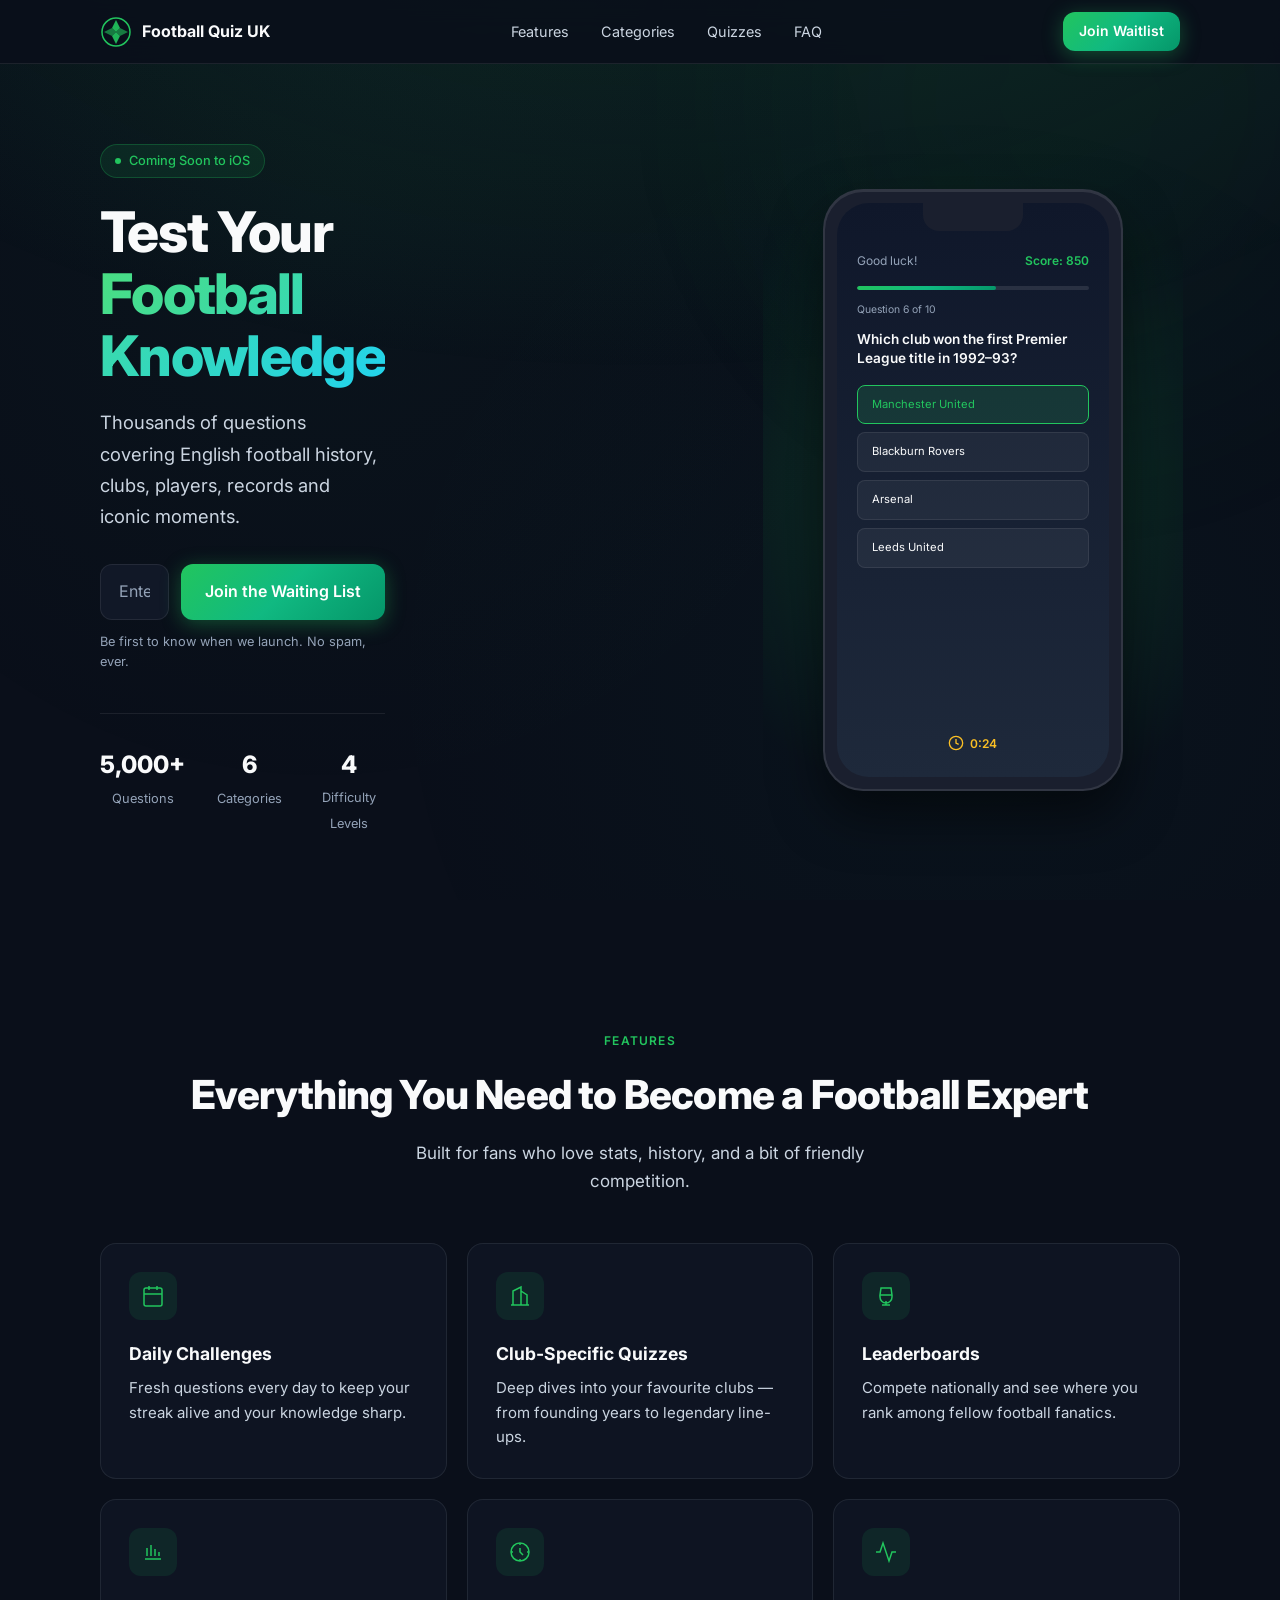
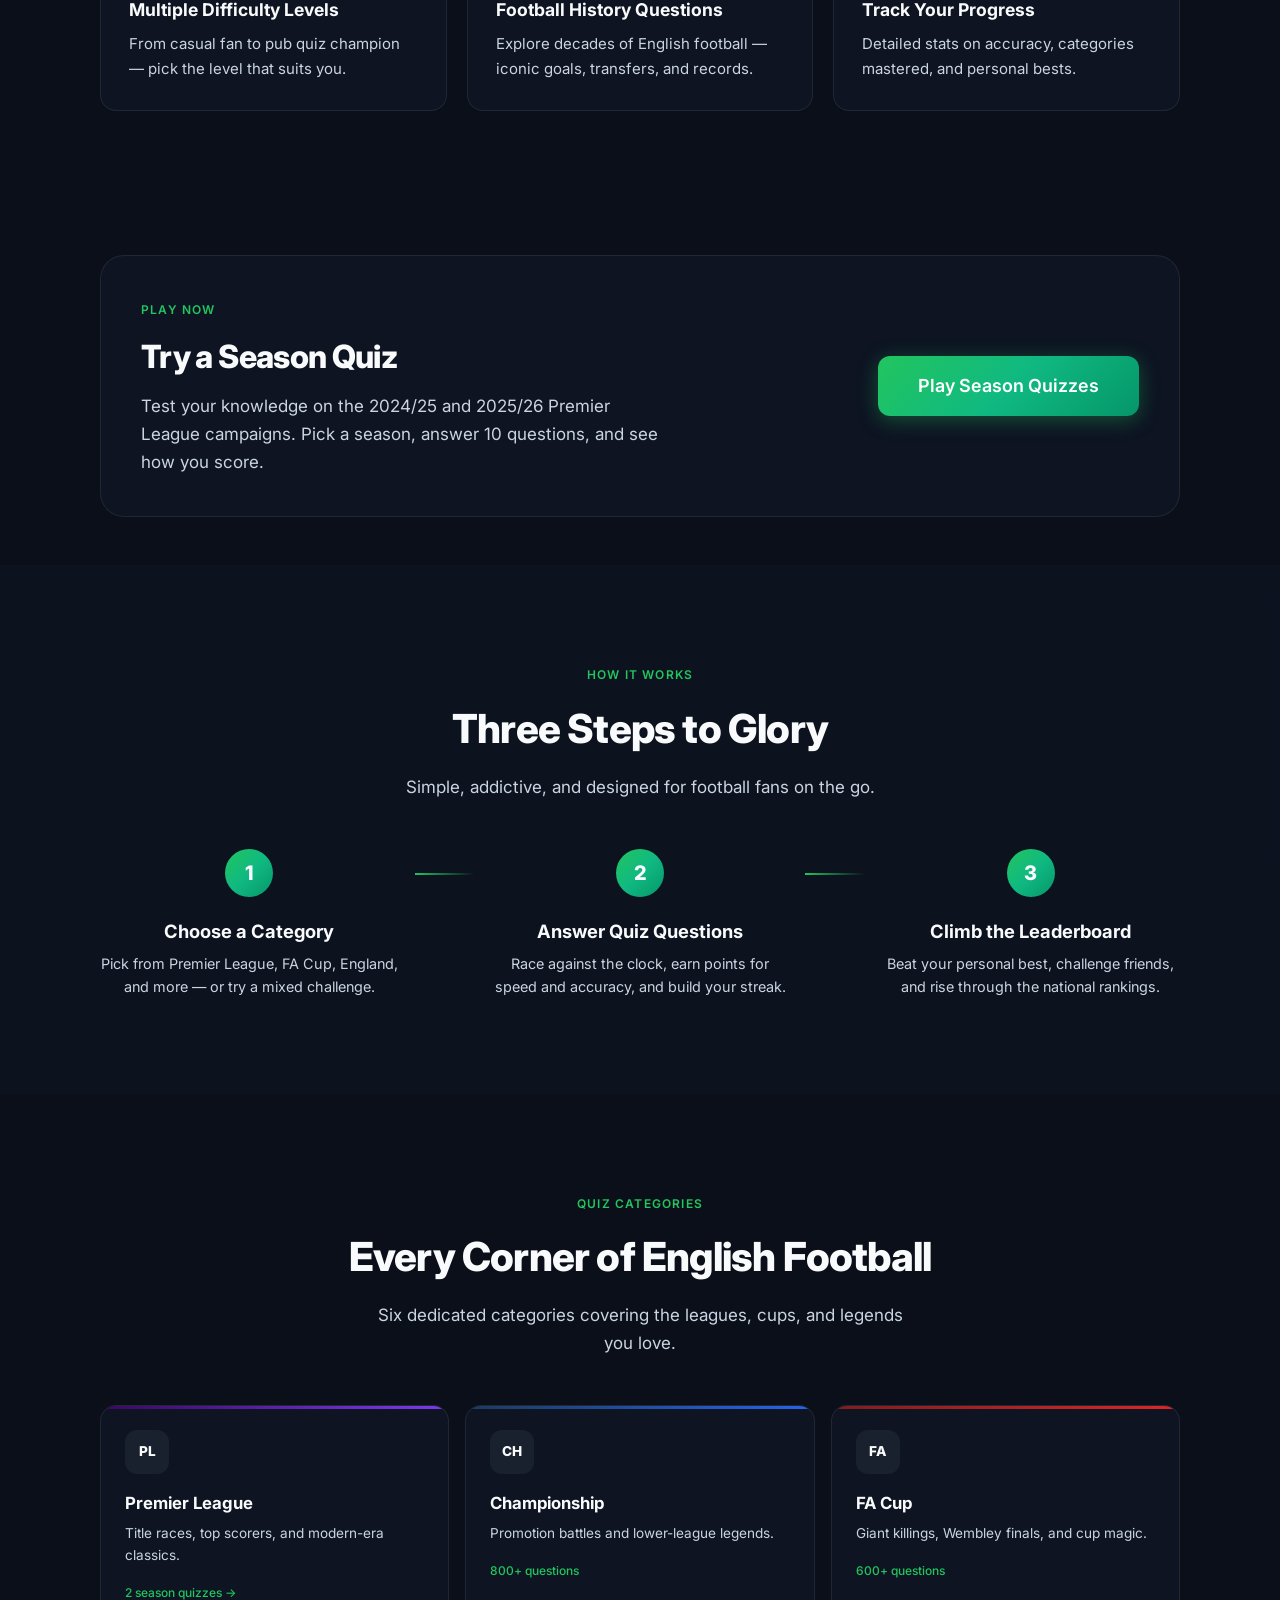
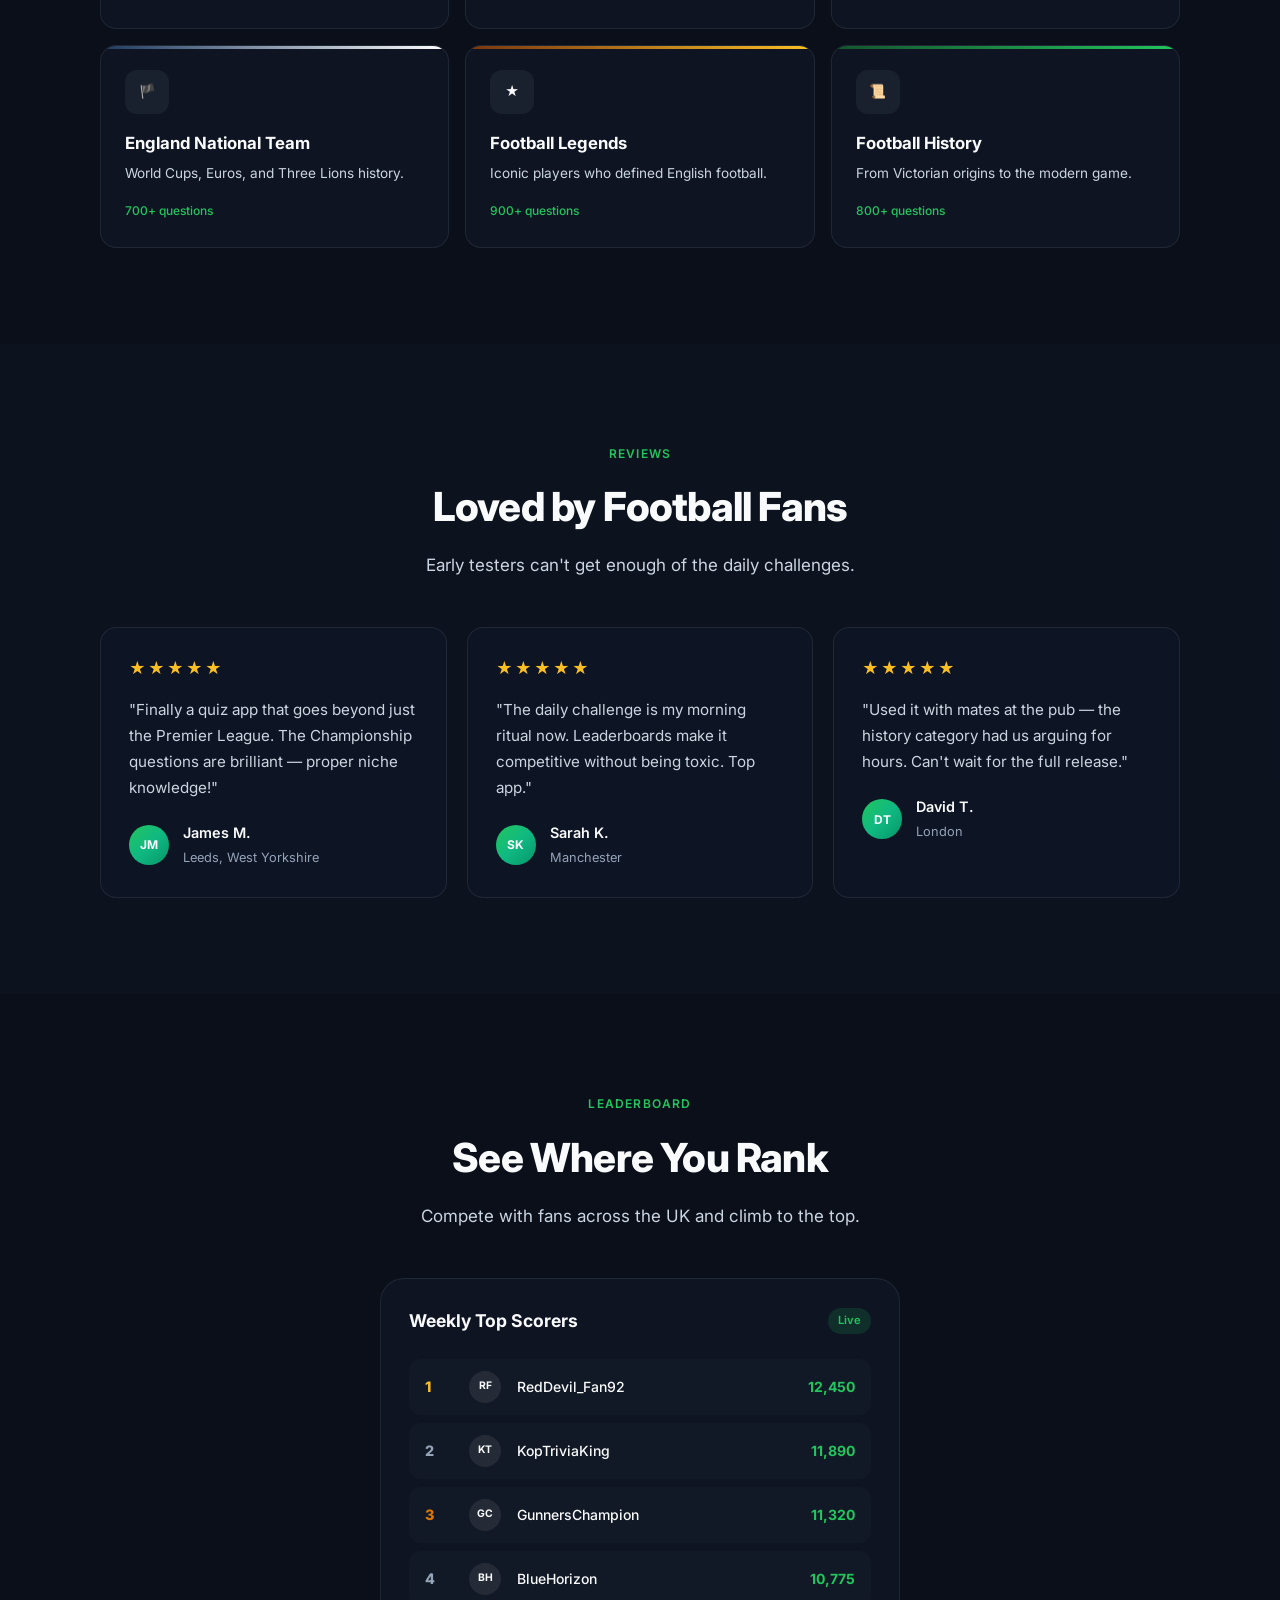
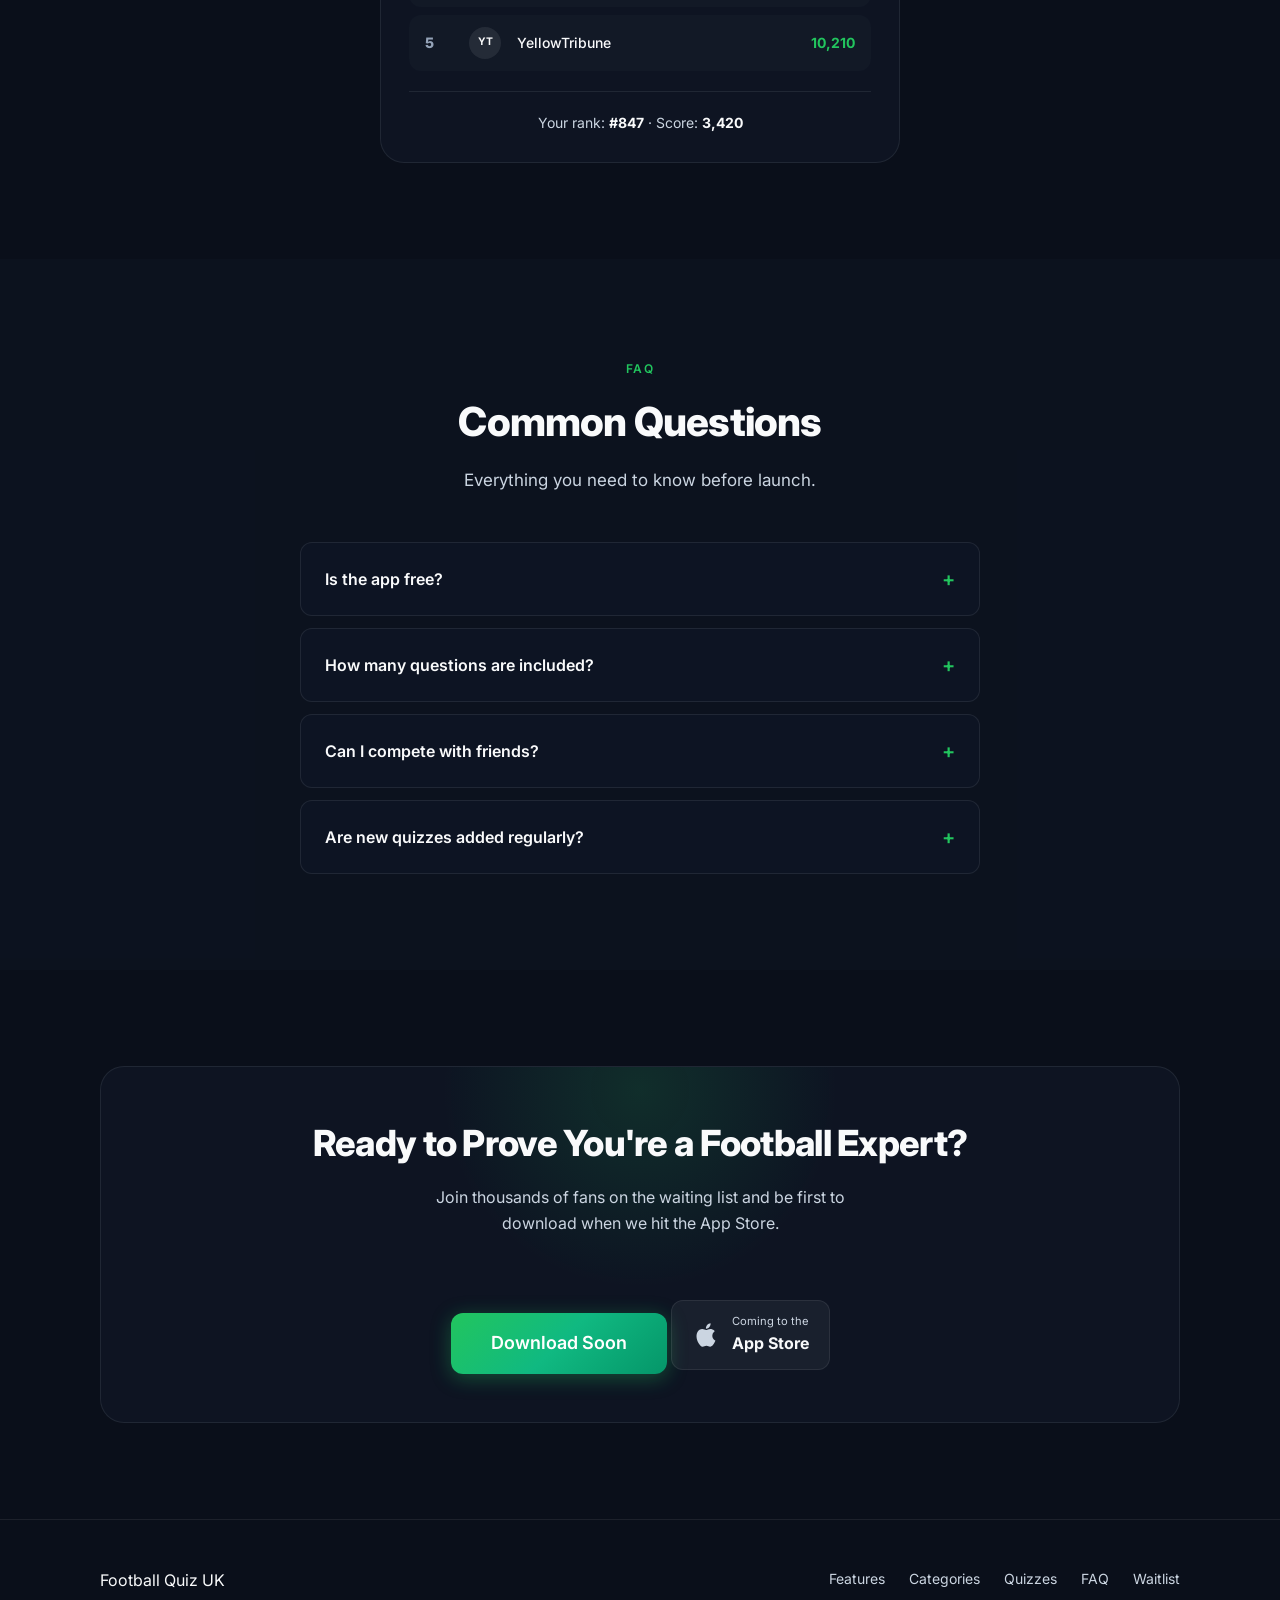
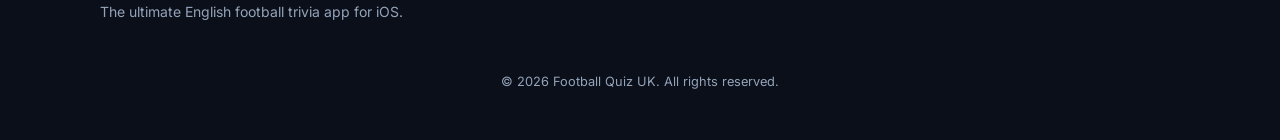
==== index.html @ 486039f6 "Add quiz data files" ====
<!DOCTYPE html>
<html lang="en-GB">
<head>
  <meta charset="UTF-8">
  <meta name="viewport" content="width=device-width, initial-scale=1.0">
  <meta name="description" content="Football Quiz UK — Test your knowledge of English football with thousands of questions on the Premier League, Championship, FA Cup, and more.">
  <meta name="theme-color" content="#0a0f1a">
  <title>Football Quiz UK — Test Your Football Knowledge</title>
  <link rel="preconnect" href="https://fonts.googleapis.com">
  <link rel="preconnect" href="https://fonts.gstatic.com" crossorigin>
  <link href="https://fonts.googleapis.com/css2?family=Inter:wght@400;500;600;700;800&display=swap" rel="stylesheet">
  <link rel="stylesheet" href="styles.css">
</head>
<body>
  <div class="bg-pattern" aria-hidden="true"></div>
  <div class="bg-glow bg-glow--hero" aria-hidden="true"></div>

  <header class="header">
    <div class="container header__inner">
      <a href="#" class="logo">
        <span class="logo__icon" aria-hidden="true">
          <svg viewBox="0 0 32 32" fill="none" xmlns="http://www.w3.org/2000/svg">
            <circle cx="16" cy="16" r="14" stroke="currentColor" stroke-width="1.5"/>
            <path d="M16 4L20 12L16 16L12 12L16 4Z" fill="currentColor" opacity="0.9"/>
            <path d="M4 16L12 12L16 16L12 20L4 16Z" fill="currentColor" opacity="0.6"/>
            <path d="M16 28L12 20L16 16L20 20L16 28Z" fill="currentColor" opacity="0.9"/>
            <path d="M28 16L20 20L16 16L20 12L28 16Z" fill="currentColor" opacity="0.6"/>
          </svg>
        </span>
        <span class="logo__text">Football Quiz UK</span>
      </a>
      <nav class="nav" aria-label="Main navigation">
        <a href="#features">Features</a>
        <a href="#categories">Categories</a>
        <a href="quizzes.html">Quizzes</a>
        <a href="#faq">FAQ</a>
      </nav>
      <div class="waitlist-dropdown header__cta">
        <button type="button" class="btn btn--sm btn--primary waitlist-dropdown__trigger" aria-expanded="false" aria-controls="header-waitlist-panel">
          Join Waitlist
        </button>
        <div class="waitlist-dropdown__panel" id="header-waitlist-panel">
          <p class="waitlist-dropdown__title">Get launch updates</p>
          <form class="waitlist-dropdown__form" action="#" method="post">
            <input type="email" name="email" placeholder="Enter your email" required aria-label="Email address">
            <button type="submit" class="btn btn--primary btn--sm">Join the Waiting List</button>
          </form>
        </div>
      </div>
      <button class="menu-toggle" aria-label="Open menu" aria-expanded="false" aria-controls="mobile-nav">
        <span></span><span></span><span></span>
      </button>
    </div>
    <div class="mobile-nav" id="mobile-nav" hidden>
      <a href="#features">Features</a>
      <a href="#categories">Categories</a>
      <a href="quizzes.html">Quizzes</a>
      <a href="#faq">FAQ</a>
      <a href="#waitlist" class="btn btn--primary">Join Waitlist</a>
    </div>
  </header>

  <main>
    <!-- Hero -->
    <section class="hero">
      <div class="container hero__grid">
        <div class="hero__content">
          <div class="badge animate-in">
            <span class="badge__dot"></span>
            Coming Soon to iOS
          </div>
          <h1 class="hero__title animate-in animate-in--delay-1">
            Test Your <span class="text-gradient">Football Knowledge</span>
          </h1>
          <p class="hero__subtitle animate-in animate-in--delay-2">
            Thousands of questions covering English football history, clubs, players, records and iconic moments.
          </p>
          <form class="waitlist-form animate-in animate-in--delay-3" id="waitlist" action="#" method="post">
            <div class="waitlist-form__row">
              <input type="email" name="email" placeholder="Enter your email" required aria-label="Email address">
              <button type="submit" class="btn btn--primary btn--lg">Join the Waiting List</button>
            </div>
            <p class="waitlist-form__note">Be first to know when we launch. No spam, ever.</p>
          </form>
          <div class="hero__stats animate-in animate-in--delay-4">
            <div class="stat">
              <strong>5,000+</strong>
              <span>Questions</span>
            </div>
            <div class="stat">
              <strong>6</strong>
              <span>Categories</span>
            </div>
            <div class="stat">
              <strong>4</strong>
              <span>Difficulty Levels</span>
            </div>
          </div>
        </div>
        <div class="hero__mockup animate-in animate-in--delay-2">
          <div class="phone">
            <div class="phone__frame">
              <div class="phone__notch"></div>
              <div class="phone__screen">
                <div class="app-preview">
                  <div class="app-preview__header">
                    <span class="app-preview__greeting">Good luck!</span>
                    <span class="app-preview__score">Score: 850</span>
                  </div>
                  <div class="app-preview__progress">
                    <div class="app-preview__progress-bar" style="width: 60%"></div>
                  </div>
                  <p class="app-preview__label">Question 6 of 10</p>
                  <h3 class="app-preview__question">Which club won the first Premier League title in 1992–93?</h3>
                  <ul class="app-preview__options">
                    <li class="app-preview__option app-preview__option--selected">Manchester United</li>
                    <li class="app-preview__option">Blackburn Rovers</li>
                    <li class="app-preview__option">Arsenal</li>
                    <li class="app-preview__option">Leeds United</li>
                  </ul>
                  <div class="app-preview__timer">
                    <svg viewBox="0 0 24 24" width="16" height="16" fill="none" stroke="currentColor" stroke-width="2"><circle cx="12" cy="12" r="10"/><path d="M12 6v6l4 2"/></svg>
                    0:24
                  </div>
                </div>
              </div>
            </div>
            <div class="phone__glow" aria-hidden="true"></div>
          </div>
        </div>
      </div>
    </section>

    <!-- Features -->
    <section class="section" id="features">
      <div class="container">
        <div class="section-header">
          <span class="section-label">Features</span>
          <h2>Everything You Need to Become a Football Expert</h2>
          <p>Built for fans who love stats, history, and a bit of friendly competition.</p>
        </div>
        <div class="features-grid">
          <article class="feature-card">
            <div class="feature-card__icon">
              <svg viewBox="0 0 24 24" fill="none" stroke="currentColor" stroke-width="1.5"><rect x="3" y="4" width="18" height="18" rx="2"/><path d="M16 2v4M8 2v4M3 10h18"/></svg>
            </div>
            <h3>Daily Challenges</h3>
            <p>Fresh questions every day to keep your streak alive and your knowledge sharp.</p>
          </article>
          <article class="feature-card">
            <div class="feature-card__icon">
              <svg viewBox="0 0 24 24" fill="none" stroke="currentColor" stroke-width="1.5"><path d="M3 21h18M5 21V7l8-4v18M19 21V11l-6-4"/><path d="M9 9v.01M9 12v.01M9 15v.01M9 18v.01"/></svg>
            </div>
            <h3>Club-Specific Quizzes</h3>
            <p>Deep dives into your favourite clubs — from founding years to legendary line-ups.</p>
          </article>
          <article class="feature-card">
            <div class="feature-card__icon">
              <svg viewBox="0 0 24 24" fill="none" stroke="currentColor" stroke-width="1.5"><path d="M8 21h8M12 17v4M7 4h10l1 7H6L7 4zM6 11v2a6 6 0 0012 0v-2"/></svg>
            </div>
            <h3>Leaderboards</h3>
            <p>Compete nationally and see where you rank among fellow football fanatics.</p>
          </article>
          <article class="feature-card">
            <div class="feature-card__icon">
              <svg viewBox="0 0 24 24" fill="none" stroke="currentColor" stroke-width="1.5"><path d="M4 19h16M6 16V8M10 16V5M14 16v-7M18 16v-4"/></svg>
            </div>
            <h3>Multiple Difficulty Levels</h3>
            <p>From casual fan to pub quiz champion — pick the level that suits you.</p>
          </article>
          <article class="feature-card">
            <div class="feature-card__icon">
              <svg viewBox="0 0 24 24" fill="none" stroke="currentColor" stroke-width="1.5"><path d="M12 8v4l3 3M21 12a9 9 0 11-18 0 9 9 0 0118 0z"/><path d="M3 12h2M19 12h2M12 3v2M12 19v2"/></svg>
            </div>
            <h3>Football History Questions</h3>
            <p>Explore decades of English football — iconic goals, transfers, and records.</p>
          </article>
          <article class="feature-card">
            <div class="feature-card__icon">
              <svg viewBox="0 0 24 24" fill="none" stroke="currentColor" stroke-width="1.5"><path d="M22 12h-4l-3 9L9 3l-3 9H2"/></svg>
            </div>
            <h3>Track Your Progress</h3>
            <p>Detailed stats on accuracy, categories mastered, and personal bests.</p>
          </article>
        </div>
      </div>
    </section>

    <!-- Play Quiz CTA -->
    <section class="section home-quiz-cta" id="play-quiz">
      <div class="container">
        <div class="home-quiz-cta__card">
          <div class="home-quiz-cta__content">
            <span class="section-label">Play Now</span>
            <h2>Try a Season Quiz</h2>
            <p>Test your knowledge on the 2024/25 and 2025/26 Premier League campaigns. Pick a season, answer 10 questions, and see how you score.</p>
          </div>
          <a href="quizzes.html" class="btn btn--primary btn--xl home-quiz-cta__btn">Play Season Quizzes</a>
        </div>
      </div>
    </section>

    <!-- How It Works -->
    <section class="section section--alt">
      <div class="container">
        <div class="section-header">
          <span class="section-label">How It Works</span>
          <h2>Three Steps to Glory</h2>
          <p>Simple, addictive, and designed for football fans on the go.</p>
        </div>
        <div class="steps">
          <div class="step">
            <div class="step__number">1</div>
            <div class="step__content">
              <h3>Choose a Category</h3>
              <p>Pick from Premier League, FA Cup, England, and more — or try a mixed challenge.</p>
            </div>
          </div>
          <div class="step-connector" aria-hidden="true"></div>
          <div class="step">
            <div class="step__number">2</div>
            <div class="step__content">
              <h3>Answer Quiz Questions</h3>
              <p>Race against the clock, earn points for speed and accuracy, and build your streak.</p>
            </div>
          </div>
          <div class="step-connector" aria-hidden="true"></div>
          <div class="step">
            <div class="step__number">3</div>
            <div class="step__content">
              <h3>Climb the Leaderboard</h3>
              <p>Beat your personal best, challenge friends, and rise through the national rankings.</p>
            </div>
          </div>
        </div>
      </div>
    </section>

    <!-- Categories -->
    <section class="section" id="categories">
      <div class="container">
        <div class="section-header">
          <span class="section-label">Quiz Categories</span>
          <h2>Every Corner of English Football</h2>
          <p>Six dedicated categories covering the leagues, cups, and legends you love.</p>
        </div>
        <div class="categories-grid">
          <a href="quizzes.html" class="category-card category-card--pl">
            <div class="category-card__icon">PL</div>
            <h3>Premier League</h3>
            <p>Title races, top scorers, and modern-era classics.</p>
            <span class="category-card__count">2 season quizzes →</span>
          </a>
          <article class="category-card category-card--ch">
            <div class="category-card__icon">CH</div>
            <h3>Championship</h3>
            <p>Promotion battles and lower-league legends.</p>
            <span class="category-card__count">800+ questions</span>
          </article>
          <article class="category-card category-card--fac">
            <div class="category-card__icon">FA</div>
            <h3>FA Cup</h3>
            <p>Giant killings, Wembley finals, and cup magic.</p>
            <span class="category-card__count">600+ questions</span>
          </article>
          <article class="category-card category-card--eng">
            <div class="category-card__icon">🏴</div>
            <h3>England National Team</h3>
            <p>World Cups, Euros, and Three Lions history.</p>
            <span class="category-card__count">700+ questions</span>
          </article>
          <article class="category-card category-card--leg">
            <div class="category-card__icon">★</div>
            <h3>Football Legends</h3>
            <p>Iconic players who defined English football.</p>
            <span class="category-card__count">900+ questions</span>
          </article>
          <article class="category-card category-card--hist">
            <div class="category-card__icon">📜</div>
            <h3>Football History</h3>
            <p>From Victorian origins to the modern game.</p>
            <span class="category-card__count">800+ questions</span>
          </article>
        </div>
      </div>
    </section>

    <!-- Testimonials -->
    <section class="section section--alt">
      <div class="container">
        <div class="section-header">
          <span class="section-label">Reviews</span>
          <h2>Loved by Football Fans</h2>
          <p>Early testers can't get enough of the daily challenges.</p>
        </div>
        <div class="testimonials-grid">
          <article class="testimonial-card">
            <div class="stars" aria-label="5 out of 5 stars">
              <span>★</span><span>★</span><span>★</span><span>★</span><span>★</span>
            </div>
            <blockquote>"Finally a quiz app that goes beyond just the Premier League. The Championship questions are brilliant — proper niche knowledge!"</blockquote>
            <footer>
              <div class="testimonial-card__avatar">JM</div>
              <div>
                <cite>James M.</cite>
                <span>Leeds, West Yorkshire</span>
              </div>
            </footer>
          </article>
          <article class="testimonial-card">
            <div class="stars" aria-label="5 out of 5 stars">
              <span>★</span><span>★</span><span>★</span><span>★</span><span>★</span>
            </div>
            <blockquote>"The daily challenge is my morning ritual now. Leaderboards make it competitive without being toxic. Top app."</blockquote>
            <footer>
              <div class="testimonial-card__avatar">SK</div>
              <div>
                <cite>Sarah K.</cite>
                <span>Manchester</span>
              </div>
            </footer>
          </article>
          <article class="testimonial-card">
            <div class="stars" aria-label="5 out of 5 stars">
              <span>★</span><span>★</span><span>★</span><span>★</span><span>★</span>
            </div>
            <blockquote>"Used it with mates at the pub — the history category had us arguing for hours. Can't wait for the full release."</blockquote>
            <footer>
              <div class="testimonial-card__avatar">DT</div>
              <div>
                <cite>David T.</cite>
                <span>London</span>
              </div>
            </footer>
          </article>
        </div>
      </div>
    </section>

    <!-- Leaderboard Preview -->
    <section class="section">
      <div class="container">
        <div class="section-header">
          <span class="section-label">Leaderboard</span>
          <h2>See Where You Rank</h2>
          <p>Compete with fans across the UK and climb to the top.</p>
        </div>
        <div class="leaderboard-card">
          <div class="leaderboard-card__header">
            <h3>Weekly Top Scorers</h3>
            <span class="leaderboard-card__badge">Live</span>
          </div>
          <ol class="leaderboard-list">
            <li class="leaderboard-item leaderboard-item--gold">
              <span class="leaderboard-item__rank">1</span>
              <span class="leaderboard-item__avatar">RF</span>
              <span class="leaderboard-item__name">RedDevil_Fan92</span>
              <span class="leaderboard-item__score">12,450</span>
            </li>
            <li class="leaderboard-item leaderboard-item--silver">
              <span class="leaderboard-item__rank">2</span>
              <span class="leaderboard-item__avatar">KT</span>
              <span class="leaderboard-item__name">KopTriviaKing</span>
              <span class="leaderboard-item__score">11,890</span>
            </li>
            <li class="leaderboard-item leaderboard-item--bronze">
              <span class="leaderboard-item__rank">3</span>
              <span class="leaderboard-item__avatar">GC</span>
              <span class="leaderboard-item__name">GunnersChampion</span>
              <span class="leaderboard-item__score">11,320</span>
            </li>
            <li class="leaderboard-item">
              <span class="leaderboard-item__rank">4</span>
              <span class="leaderboard-item__avatar">BH</span>
              <span class="leaderboard-item__name">BlueHorizon</span>
              <span class="leaderboard-item__score">10,775</span>
            </li>
            <li class="leaderboard-item">
              <span class="leaderboard-item__rank">5</span>
              <span class="leaderboard-item__avatar">YT</span>
              <span class="leaderboard-item__name">YellowTribune</span>
              <span class="leaderboard-item__score">10,210</span>
            </li>
          </ol>
          <p class="leaderboard-card__you">Your rank: <strong>#847</strong> · Score: <strong>3,420</strong></p>
        </div>
      </div>
    </section>

    <!-- FAQ -->
    <section class="section section--alt" id="faq">
      <div class="container container--narrow">
        <div class="section-header">
          <span class="section-label">FAQ</span>
          <h2>Common Questions</h2>
          <p>Everything you need to know before launch.</p>
        </div>
        <div class="faq-list">
          <details class="faq-item">
            <summary>Is the app free?</summary>
            <p>Yes! Football Quiz UK is free to download with thousands of questions available at no cost. Optional premium features unlock advanced stats and exclusive quiz packs.</p>
          </details>
          <details class="faq-item">
            <summary>How many questions are included?</summary>
            <p>Over 5,000 questions at launch across six categories, with new questions added every week. Daily challenges feature fresh content so you'll never run out.</p>
          </details>
          <details class="faq-item">
            <summary>Can I compete with friends?</summary>
            <p>Absolutely. Challenge friends directly, share your scores, and compare rankings on private and global leaderboards. Perfect for pub quiz bragging rights.</p>
          </details>
          <details class="faq-item">
            <summary>Are new quizzes added regularly?</summary>
            <p>We add new questions weekly, plus seasonal specials for major tournaments, transfer windows, and historic anniversaries throughout the football calendar.</p>
          </details>
        </div>
      </div>
    </section>

    <!-- Final CTA -->
    <section class="section cta-section">
      <div class="container">
        <div class="cta-card">
          <div class="cta-card__glow" aria-hidden="true"></div>
          <h2>Ready to Prove You're a Football Expert?</h2>
          <p>Join thousands of fans on the waiting list and be first to download when we hit the App Store.</p>
          <a href="#waitlist" class="btn btn--primary btn--xl">Download Soon</a>
          <div class="app-store-badge">
            <svg viewBox="0 0 24 24" width="28" height="28" fill="currentColor"><path d="M18.71 19.5c-.83 1.24-1.71 2.45-3.05 2.47-1.34.03-1.77-.79-3.29-.79-1.53 0-2 .77-3.27.82-1.31.05-2.3-1.32-3.14-2.53C4.25 17 2.94 12.45 4.7 9.39c.87-1.52 2.43-2.48 4.12-2.51 1.28-.02 2.5.87 3.29.87.78 0 2.26-1.07 3.81-.91.65.03 2.47.26 3.64 1.98-.09.06-2.17 1.28-2.15 3.81.03 3.02 2.65 4.03 2.68 4.04-.03.07-.42 1.44-1.38 2.83M13 3.5c.73-.83 1.94-1.46 2.94-1.5.13 1.17-.34 2.35-1.04 3.19-.69.85-1.83 1.51-2.95 1.42-.15-1.15.41-2.35 1.05-3.11z"/></svg>
            <div>
              <span>Coming to the</span>
              <strong>App Store</strong>
            </div>
          </div>
        </div>
      </div>
    </section>
  </main>

  <footer class="footer">
    <div class="container footer__inner">
      <div class="footer__brand">
        <span class="logo__text">Football Quiz UK</span>
        <p>The ultimate English football trivia app for iOS.</p>
      </div>
      <div class="footer__links">
        <a href="#features">Features</a>
        <a href="#categories">Categories</a>
        <a href="quizzes.html">Quizzes</a>
        <a href="#faq">FAQ</a>
        <a href="#waitlist">Waitlist</a>
      </div>
      <p class="footer__copy">&copy; 2026 Football Quiz UK. All rights reserved.</p>
    </div>
  </footer>

  <div class="toast" id="toast" role="status" aria-live="polite" hidden>
    You're on the list! We'll be in touch soon.
  </div>

  <script src="script.js"></script>
</body>
</html>
---- styles.css ----
/* Football Quiz UK — Landing Page Styles */

:root {
  --bg-primary: #0a0f1a;
  --bg-secondary: #111827;
  --bg-card: rgba(17, 24, 39, 0.7);
  --bg-card-hover: rgba(23, 32, 52, 0.85);
  --border: rgba(255, 255, 255, 0.08);
  --border-hover: rgba(255, 255, 255, 0.15);
  --text-primary: #f9fafb;
  --text-secondary: #cbd5e1;
  --text-muted: #94a3b8;
  --accent-green: #22c55e;
  --accent-green-dark: #16a34a;
  --accent-emerald: #10b981;
  --accent-gold: #fbbf24;
  --gradient-primary: linear-gradient(135deg, #22c55e 0%, #10b981 50%, #059669 100%);
  --gradient-text: linear-gradient(135deg, #4ade80 0%, #22d3ee 100%);
  --gradient-hero: radial-gradient(ellipse 80% 60% at 50% -20%, rgba(34, 197, 94, 0.15), transparent);
  --shadow-glow: 0 0 60px rgba(34, 197, 94, 0.15);
  --radius-sm: 8px;
  --radius-md: 12px;
  --radius-lg: 16px;
  --radius-xl: 24px;
  --font: 'Inter', -apple-system, BlinkMacSystemFont, 'Segoe UI', sans-serif;
  --transition: 0.25s cubic-bezier(0.4, 0, 0.2, 1);
  --header-height: 64px;
}

*, *::before, *::after {
  box-sizing: border-box;
  margin: 0;
  padding: 0;
}

html {
  scroll-behavior: smooth;
  -webkit-font-smoothing: antialiased;
}

body {
  font-family: var(--font);
  background: var(--bg-primary);
  color: var(--text-primary);
  font-size: 1rem;
  line-height: 1.6;
  overflow-x: hidden;
  text-rendering: optimizeLegibility;
}

img, svg {
  display: block;
  max-width: 100%;
}

a {
  color: inherit;
  text-decoration: none;
}

button, input {
  font: inherit;
  border: none;
  background: none;
}

ul {
  list-style: none;
}

.container {
  width: 100%;
  max-width: 1120px;
  margin: 0 auto;
  padding: 0 1.25rem;
}

.container--narrow {
  max-width: 720px;
}

/* Background effects */
.bg-pattern {
  position: fixed;
  inset: 0;
  background-image:
    radial-gradient(circle at 25% 25%, rgba(34, 197, 94, 0.03) 0%, transparent 50%),
    radial-gradient(circle at 75% 75%, rgba(16, 185, 129, 0.03) 0%, transparent 50%);
  pointer-events: none;
  z-index: 0;
}

.bg-glow {
  position: fixed;
  width: 600px;
  height: 600px;
  border-radius: 50%;
  filter: blur(120px);
  opacity: 0.4;
  pointer-events: none;
  z-index: 0;
}

.bg-glow--hero {
  top: -200px;
  right: -100px;
  background: rgba(34, 197, 94, 0.12);
}

/* Typography */
.text-gradient {
  background: var(--gradient-text);
  -webkit-background-clip: text;
  background-clip: text;
  -webkit-text-fill-color: transparent;
}

.section-label {
  display: inline-block;
  font-size: 0.75rem;
  font-weight: 600;
  letter-spacing: 0.1em;
  text-transform: uppercase;
  color: var(--accent-green);
  margin-bottom: 0.75rem;
}

.section-header {
  text-align: center;
  margin-bottom: 3rem;
}

.section-header h2 {
  font-size: clamp(1.75rem, 5vw, 2.5rem);
  font-weight: 800;
  letter-spacing: -0.02em;
  margin-bottom: 0.75rem;
}

.section-header p {
  color: var(--text-secondary);
  font-size: 1.0625rem;
  max-width: 540px;
  margin: 0 auto;
  line-height: 1.65;
}

/* Buttons */
.btn {
  display: inline-flex;
  align-items: center;
  justify-content: center;
  gap: 0.5rem;
  font-weight: 600;
  border-radius: var(--radius-md);
  cursor: pointer;
  transition: transform var(--transition), box-shadow var(--transition), opacity var(--transition);
  white-space: nowrap;
}

.btn:active {
  transform: scale(0.98);
}

.btn--sm {
  padding: 0.5rem 1rem;
  font-size: 0.875rem;
}

.btn--lg {
  padding: 0.875rem 1.5rem;
  font-size: 1rem;
}

.btn--xl {
  padding: 1rem 2.5rem;
  font-size: 1.125rem;
}

.btn--primary {
  background: var(--gradient-primary);
  color: #fff;
  box-shadow: 0 4px 20px rgba(34, 197, 94, 0.35);
}

.btn--primary:hover {
  box-shadow: 0 6px 28px rgba(34, 197, 94, 0.5);
  transform: translateY(-1px);
}

.btn--outline {
  background: transparent;
  color: var(--text-primary);
  border: 1px solid var(--border-hover);
}

.btn--outline:hover {
  border-color: var(--accent-green);
  color: var(--accent-green);
}

.header__cta--link {
  display: none;
  text-decoration: none;
}

/* Header */
.header {
  position: fixed;
  top: 0;
  left: 0;
  right: 0;
  z-index: 100;
  height: var(--header-height);
  background: rgba(10, 15, 26, 0.85);
  backdrop-filter: blur(12px);
  -webkit-backdrop-filter: blur(12px);
  border-bottom: 1px solid var(--border);
}

.header__inner {
  display: flex;
  align-items: center;
  justify-content: space-between;
  height: 100%;
  gap: 1rem;
}

.logo {
  display: flex;
  align-items: center;
  gap: 0.625rem;
  font-weight: 700;
  font-size: 1rem;
  flex-shrink: 0;
}

.logo__icon {
  width: 32px;
  height: 32px;
  color: var(--accent-green);
}

.nav {
  display: none;
  gap: 2rem;
}

.nav a {
  font-size: 0.9rem;
  color: var(--text-secondary);
  transition: color var(--transition);
}

.nav a:hover {
  color: var(--text-primary);
}

.header__cta {
  display: none;
}

.menu-toggle {
  display: flex;
  flex-direction: column;
  gap: 5px;
  padding: 0.5rem;
  cursor: pointer;
}

.menu-toggle span {
  display: block;
  width: 22px;
  height: 2px;
  background: var(--text-primary);
  border-radius: 2px;
  transition: var(--transition);
}

.mobile-nav[hidden] {
  display: none;
}

.mobile-nav:not([hidden]) {
  position: fixed;
  top: var(--header-height);
  left: 0;
  right: 0;
  display: flex;
  flex-direction: column;
  gap: 1rem;
  padding: 1.5rem;
  background: var(--bg-secondary);
  border-bottom: 1px solid var(--border);
  z-index: 99;
}

.waitlist-dropdown {
  position: relative;
  display: none;
}

.waitlist-dropdown__panel {
  position: absolute;
  top: calc(100% + 0.75rem);
  right: 0;
  width: min(320px, calc(100vw - 2.5rem));
  padding: 1.25rem;
  background: var(--bg-secondary);
  border: 1px solid var(--border);
  border-radius: var(--radius-lg);
  box-shadow: 0 16px 40px rgba(0, 0, 0, 0.35);
  z-index: 110;
  opacity: 0;
  visibility: hidden;
  transform: translateY(-8px);
  pointer-events: none;
  transition: opacity var(--transition), transform var(--transition), visibility var(--transition);
}

.waitlist-dropdown__title {
  font-size: 0.875rem;
  font-weight: 600;
  margin-bottom: 0.875rem;
}

.waitlist-dropdown__form {
  display: flex;
  flex-direction: column;
  gap: 0.75rem;
}

.waitlist-dropdown__form input {
  width: 100%;
  padding: 0.75rem 1rem;
  background: var(--bg-primary);
  border: 1px solid var(--border);
  border-radius: var(--radius-md);
  color: var(--text-primary);
}

.waitlist-dropdown__form input:focus {
  outline: none;
  border-color: var(--accent-green);
}

.mobile-nav a {
  font-size: 1.1rem;
  padding: 0.5rem 0;
  color: var(--text-secondary);
}

.mobile-nav .btn {
  margin-top: 0.5rem;
  width: 100%;
}

/* Hero */
.hero {
  position: relative;
  z-index: 1;
  padding: calc(var(--header-height) + 3rem) 0 4rem;
  background: var(--gradient-hero);
}

.hero__grid {
  display: flex;
  flex-direction: column;
  gap: 3rem;
  align-items: center;
}

.hero__content {
  text-align: center;
  max-width: 560px;
}

.badge {
  display: inline-flex;
  align-items: center;
  gap: 0.5rem;
  padding: 0.375rem 0.875rem;
  background: rgba(34, 197, 94, 0.1);
  border: 1px solid rgba(34, 197, 94, 0.25);
  border-radius: 999px;
  font-size: 0.8rem;
  font-weight: 500;
  color: var(--accent-green);
  margin-bottom: 1.5rem;
}

.badge__dot {
  width: 6px;
  height: 6px;
  background: var(--accent-green);
  border-radius: 50%;
  animation: pulse 2s ease-in-out infinite;
}

@keyframes pulse {
  0%, 100% { opacity: 1; transform: scale(1); }
  50% { opacity: 0.5; transform: scale(1.2); }
}

.hero__title {
  font-size: clamp(2.25rem, 8vw, 3.5rem);
  font-weight: 800;
  letter-spacing: -0.03em;
  line-height: 1.1;
  margin-bottom: 1.25rem;
}

.hero__subtitle {
  font-size: clamp(1rem, 3vw, 1.15rem);
  color: var(--text-secondary);
  margin-bottom: 2rem;
  line-height: 1.7;
}

.waitlist-form__row {
  display: flex;
  flex-direction: column;
  gap: 0.75rem;
  margin-bottom: 0.75rem;
}

.waitlist-form input {
  width: 100%;
  padding: 0.875rem 1.125rem;
  background: var(--bg-secondary);
  border: 1px solid var(--border);
  border-radius: var(--radius-md);
  color: var(--text-primary);
  transition: border-color var(--transition);
}

.waitlist-form input:focus {
  outline: none;
  border-color: var(--accent-green);
}

.waitlist-form input::placeholder {
  color: var(--text-muted);
}

.waitlist-form__note {
  font-size: 0.8rem;
  color: var(--text-muted);
}

.hero__stats {
  display: flex;
  justify-content: center;
  gap: 2rem;
  margin-top: 2.5rem;
  padding-top: 2rem;
  border-top: 1px solid var(--border);
}

.stat {
  text-align: center;
}

.stat strong {
  display: block;
  font-size: 1.5rem;
  font-weight: 800;
  color: var(--text-primary);
}

.stat span {
  font-size: 0.8rem;
  color: var(--text-muted);
}

/* Phone mockup */
.hero__mockup {
  width: 100%;
  display: flex;
  justify-content: center;
}

.phone {
  position: relative;
}

.phone__frame {
  position: relative;
  width: min(280px, 75vw);
  background: #1a1f2e;
  border-radius: 40px;
  padding: 12px;
  border: 2px solid rgba(255, 255, 255, 0.1);
  box-shadow:
    0 25px 50px rgba(0, 0, 0, 0.5),
    inset 0 1px 0 rgba(255, 255, 255, 0.1);
}

.phone__notch {
  position: absolute;
  top: 12px;
  left: 50%;
  transform: translateX(-50%);
  width: 100px;
  height: 28px;
  background: #1a1f2e;
  border-radius: 0 0 16px 16px;
  z-index: 2;
}

.phone__screen {
  background: linear-gradient(180deg, #0f172a 0%, #1e293b 100%);
  border-radius: 32px;
  overflow: hidden;
  aspect-ratio: 9 / 19;
}

.phone__glow {
  position: absolute;
  inset: -20%;
  background: radial-gradient(circle, rgba(34, 197, 94, 0.2) 0%, transparent 70%);
  z-index: -1;
  animation: glow-pulse 4s ease-in-out infinite;
}

@keyframes glow-pulse {
  0%, 100% { opacity: 0.6; }
  50% { opacity: 1; }
}

.app-preview {
  padding: 3rem 1.25rem 1.5rem;
  height: 100%;
  display: flex;
  flex-direction: column;
}

.app-preview__header {
  display: flex;
  justify-content: space-between;
  align-items: center;
  margin-bottom: 1rem;
}

.app-preview__greeting {
  font-size: 0.75rem;
  color: var(--text-muted);
}

.app-preview__score {
  font-size: 0.75rem;
  font-weight: 600;
  color: var(--accent-green);
}

.app-preview__progress {
  height: 4px;
  background: rgba(255, 255, 255, 0.1);
  border-radius: 2px;
  margin-bottom: 0.75rem;
  overflow: hidden;
}

.app-preview__progress-bar {
  height: 100%;
  background: var(--gradient-primary);
  border-radius: 2px;
  animation: progress-grow 2s ease-out;
}

@keyframes progress-grow {
  from { width: 0 !important; }
}

.app-preview__label {
  font-size: 0.65rem;
  color: var(--text-muted);
  margin-bottom: 0.75rem;
}

.app-preview__question {
  font-size: 0.85rem;
  font-weight: 600;
  line-height: 1.4;
  margin-bottom: 1rem;
}

.app-preview__options {
  display: flex;
  flex-direction: column;
  gap: 0.5rem;
  flex: 1;
}

.app-preview__option {
  padding: 0.625rem 0.875rem;
  background: rgba(255, 255, 255, 0.05);
  border: 1px solid var(--border);
  border-radius: var(--radius-sm);
  font-size: 0.7rem;
  transition: var(--transition);
}

.app-preview__option--selected {
  background: rgba(34, 197, 94, 0.15);
  border-color: var(--accent-green);
  color: var(--accent-green);
}

.app-preview__timer {
  display: flex;
  align-items: center;
  justify-content: center;
  gap: 0.375rem;
  margin-top: auto;
  padding-top: 1rem;
  font-size: 0.75rem;
  color: var(--accent-gold);
  font-weight: 600;
}

/* Sections */
.section {
  position: relative;
  z-index: 1;
  padding: 5rem 0;
}

.section--alt {
  background: rgba(17, 24, 39, 0.4);
}

/* Features grid */
.features-grid {
  display: grid;
  grid-template-columns: 1fr;
  gap: 1.25rem;
}

.feature-card {
  background: var(--bg-card);
  border: 1px solid var(--border);
  border-radius: var(--radius-lg);
  padding: 1.75rem;
  transition: transform var(--transition), border-color var(--transition), background var(--transition);
}

.feature-card:hover {
  transform: translateY(-4px);
  border-color: var(--border-hover);
  background: var(--bg-card-hover);
}

.feature-card__icon {
  width: 48px;
  height: 48px;
  display: flex;
  align-items: center;
  justify-content: center;
  background: rgba(34, 197, 94, 0.1);
  border-radius: var(--radius-md);
  margin-bottom: 1.25rem;
  color: var(--accent-green);
}

.feature-card__icon svg {
  width: 24px;
  height: 24px;
}

.feature-card h3 {
  font-size: 1.1rem;
  font-weight: 700;
  margin-bottom: 0.5rem;
}

.feature-card p {
  font-size: 0.9375rem;
  color: var(--text-secondary);
  line-height: 1.65;
}

/* Steps */
.steps {
  display: flex;
  flex-direction: column;
  gap: 0;
  max-width: 640px;
  margin: 0 auto;
}

.step {
  display: flex;
  gap: 1.25rem;
  align-items: flex-start;
}

.step__number {
  flex-shrink: 0;
  width: 48px;
  height: 48px;
  display: flex;
  align-items: center;
  justify-content: center;
  background: var(--gradient-primary);
  border-radius: 50%;
  font-weight: 800;
  font-size: 1.25rem;
}

.step__content h3 {
  font-size: 1.15rem;
  font-weight: 700;
  margin-bottom: 0.375rem;
}

.step__content p {
  font-size: 0.9rem;
  color: var(--text-secondary);
}

.step-connector {
  width: 2px;
  height: 32px;
  background: linear-gradient(180deg, var(--accent-green), transparent);
  margin-left: 23px;
}

/* Categories */
.categories-grid {
  display: grid;
  grid-template-columns: 1fr;
  gap: 1rem;
}

.category-card {
  position: relative;
  background: var(--bg-card);
  border: 1px solid var(--border);
  border-radius: var(--radius-lg);
  padding: 1.5rem;
  overflow: hidden;
  transition: transform var(--transition), border-color var(--transition);
}

.category-card::before {
  content: '';
  position: absolute;
  top: 0;
  left: 0;
  right: 0;
  height: 3px;
  background: var(--cat-accent, var(--gradient-primary));
}

.category-card:hover {
  transform: translateY(-3px);
  border-color: var(--border-hover);
}

a.category-card {
  display: block;
  color: inherit;
  text-decoration: none;
}

.category-card--pl { --cat-accent: linear-gradient(90deg, #3b0764, #7c3aed); }
.category-card--ch { --cat-accent: linear-gradient(90deg, #1e3a5f, #2563eb); }
.category-card--fac { --cat-accent: linear-gradient(90deg, #7f1d1d, #dc2626); }
.category-card--eng { --cat-accent: linear-gradient(90deg, #1e3a5f, #ffffff); }
.category-card--leg { --cat-accent: linear-gradient(90deg, #78350f, #fbbf24); }
.category-card--hist { --cat-accent: linear-gradient(90deg, #14532d, #22c55e); }

.category-card__icon {
  width: 44px;
  height: 44px;
  display: flex;
  align-items: center;
  justify-content: center;
  background: rgba(255, 255, 255, 0.05);
  border-radius: var(--radius-md);
  font-weight: 800;
  font-size: 0.85rem;
  margin-bottom: 1rem;
}

.category-card h3 {
  font-size: 1.05rem;
  font-weight: 700;
  margin-bottom: 0.375rem;
}

.category-card p {
  font-size: 0.85rem;
  color: var(--text-secondary);
  margin-bottom: 0.75rem;
}

.category-card__count {
  font-size: 0.75rem;
  color: var(--accent-green);
  font-weight: 500;
}

/* Testimonials */
.testimonials-grid {
  display: grid;
  grid-template-columns: 1fr;
  gap: 1.25rem;
}

.testimonial-card {
  background: var(--bg-card);
  border: 1px solid var(--border);
  border-radius: var(--radius-lg);
  padding: 1.75rem;
}

.stars {
  display: flex;
  gap: 2px;
  margin-bottom: 1rem;
  color: var(--accent-gold);
  font-size: 1rem;
}

.testimonial-card blockquote {
  font-size: 0.95rem;
  line-height: 1.7;
  color: var(--text-secondary);
  margin-bottom: 1.25rem;
  font-style: normal;
}

.testimonial-card footer {
  display: flex;
  align-items: center;
  gap: 0.875rem;
}

.testimonial-card__avatar {
  width: 40px;
  height: 40px;
  display: flex;
  align-items: center;
  justify-content: center;
  background: var(--gradient-primary);
  border-radius: 50%;
  font-size: 0.75rem;
  font-weight: 700;
}

.testimonial-card cite {
  display: block;
  font-style: normal;
  font-weight: 600;
  font-size: 0.9rem;
}

.testimonial-card footer span {
  font-size: 0.8rem;
  color: var(--text-muted);
}

/* Leaderboard */
.leaderboard-card {
  background: var(--bg-card);
  border: 1px solid var(--border);
  border-radius: var(--radius-xl);
  padding: 1.75rem;
  max-width: 520px;
  margin: 0 auto;
}

.leaderboard-card__header {
  display: flex;
  align-items: center;
  justify-content: space-between;
  margin-bottom: 1.5rem;
}

.leaderboard-card__header h3 {
  font-size: 1.1rem;
  font-weight: 700;
}

.leaderboard-card__badge {
  font-size: 0.7rem;
  font-weight: 600;
  padding: 0.25rem 0.625rem;
  background: rgba(34, 197, 94, 0.15);
  color: var(--accent-green);
  border-radius: 999px;
  animation: pulse 2s ease-in-out infinite;
}

.leaderboard-list {
  display: flex;
  flex-direction: column;
  gap: 0.5rem;
}

.leaderboard-item {
  display: grid;
  grid-template-columns: 32px 36px 1fr auto;
  align-items: center;
  gap: 0.75rem;
  padding: 0.75rem 1rem;
  background: rgba(255, 255, 255, 0.02);
  border-radius: var(--radius-md);
  transition: background var(--transition);
}

.leaderboard-item:hover {
  background: rgba(255, 255, 255, 0.05);
}

.leaderboard-item--gold .leaderboard-item__rank { color: #fbbf24; }
.leaderboard-item--silver .leaderboard-item__rank { color: #94a3b8; }
.leaderboard-item--bronze .leaderboard-item__rank { color: #d97706; }

.leaderboard-item__rank {
  font-weight: 800;
  font-size: 0.9rem;
  color: var(--text-muted);
}

.leaderboard-item__avatar {
  width: 32px;
  height: 32px;
  display: flex;
  align-items: center;
  justify-content: center;
  background: rgba(255, 255, 255, 0.08);
  border-radius: 50%;
  font-size: 0.65rem;
  font-weight: 700;
}

.leaderboard-item__name {
  font-size: 0.875rem;
  font-weight: 500;
  overflow: hidden;
  text-overflow: ellipsis;
  white-space: nowrap;
}

.leaderboard-item__score {
  font-size: 0.875rem;
  font-weight: 700;
  color: var(--accent-green);
}

.leaderboard-card__you {
  margin-top: 1.25rem;
  padding-top: 1.25rem;
  border-top: 1px solid var(--border);
  text-align: center;
  font-size: 0.875rem;
  color: var(--text-secondary);
}

.leaderboard-card__you strong {
  color: var(--text-primary);
}

/* FAQ */
.faq-list {
  display: flex;
  flex-direction: column;
  gap: 0.75rem;
}

.faq-item {
  background: var(--bg-card);
  border: 1px solid var(--border);
  border-radius: var(--radius-md);
  overflow: hidden;
}

.faq-item summary {
  padding: 1.25rem 1.5rem;
  font-weight: 600;
  cursor: pointer;
  list-style: none;
  display: flex;
  align-items: center;
  justify-content: space-between;
  transition: color var(--transition);
}

.faq-item summary::-webkit-details-marker {
  display: none;
}

.faq-item summary::after {
  content: '+';
  font-size: 1.25rem;
  color: var(--accent-green);
  transition: transform var(--transition);
}

.faq-item[open] summary::after {
  transform: rotate(45deg);
}

.faq-item summary:hover {
  color: var(--accent-green);
}

.faq-item p {
  padding: 0 1.5rem 1.25rem;
  font-size: 0.9rem;
  color: var(--text-secondary);
  line-height: 1.7;
}

/* CTA Section */
.cta-section {
  padding-bottom: 6rem;
}

.cta-card {
  position: relative;
  text-align: center;
  padding: 3rem 1.5rem;
  background: var(--bg-card);
  border: 1px solid var(--border);
  border-radius: var(--radius-xl);
  overflow: hidden;
}

.cta-card__glow {
  position: absolute;
  top: -50%;
  left: 50%;
  transform: translateX(-50%);
  width: 400px;
  height: 400px;
  background: radial-gradient(circle, rgba(34, 197, 94, 0.15) 0%, transparent 70%);
  pointer-events: none;
}

.cta-card h2 {
  position: relative;
  font-size: clamp(1.5rem, 5vw, 2.25rem);
  font-weight: 800;
  letter-spacing: -0.02em;
  margin-bottom: 0.75rem;
}

.cta-card p {
  position: relative;
  color: var(--text-secondary);
  margin-bottom: 2rem;
  max-width: 480px;
  margin-left: auto;
  margin-right: auto;
}

.cta-card .btn {
  position: relative;
}

.app-store-badge {
  position: relative;
  display: inline-flex;
  align-items: center;
  gap: 0.75rem;
  margin-top: 2rem;
  padding: 0.75rem 1.25rem;
  background: rgba(255, 255, 255, 0.05);
  border: 1px solid var(--border);
  border-radius: var(--radius-md);
  color: var(--text-secondary);
}

.app-store-badge span {
  display: block;
  font-size: 0.7rem;
}

.app-store-badge strong {
  display: block;
  font-size: 1rem;
  color: var(--text-primary);
}

/* Footer */
.footer {
  position: relative;
  z-index: 1;
  padding: 3rem 0;
  border-top: 1px solid var(--border);
}

.footer__inner {
  display: flex;
  flex-direction: column;
  gap: 2rem;
  text-align: center;
}

.footer__brand p {
  font-size: 0.875rem;
  color: var(--text-muted);
  margin-top: 0.5rem;
}

.footer__links {
  display: flex;
  flex-wrap: wrap;
  justify-content: center;
  gap: 1.5rem;
}

.footer__links a {
  font-size: 0.875rem;
  color: var(--text-secondary);
  transition: color var(--transition);
}

.footer__links a:hover {
  color: var(--text-primary);
}

.footer__copy {
  font-size: 0.8rem;
  color: var(--text-muted);
}

/* Toast */
.toast {
  position: fixed;
  bottom: 2rem;
  left: 50%;
  transform: translateX(-50%) translateY(100px);
  padding: 0.875rem 1.5rem;
  background: var(--bg-secondary);
  border: 1px solid var(--accent-green);
  border-radius: var(--radius-md);
  font-size: 0.9rem;
  font-weight: 500;
  z-index: 200;
  transition: transform 0.4s cubic-bezier(0.4, 0, 0.2, 1);
  box-shadow: var(--shadow-glow);
}

.toast.is-visible {
  transform: translateX(-50%) translateY(0);
}

/* Animations */
.animate-in {
  opacity: 0;
  transform: translateY(20px);
  animation: fade-in-up 0.7s ease forwards;
}

.animate-in--delay-1 { animation-delay: 0.1s; }
.animate-in--delay-2 { animation-delay: 0.2s; }
.animate-in--delay-3 { animation-delay: 0.3s; }
.animate-in--delay-4 { animation-delay: 0.4s; }

@keyframes fade-in-up {
  to {
    opacity: 1;
    transform: translateY(0);
  }
}

/* Scroll reveal */
.reveal {
  opacity: 0;
  transform: translateY(24px);
  transition: opacity 0.6s ease, transform 0.6s ease;
}

.reveal.is-visible {
  opacity: 1;
  transform: translateY(0);
}

/* Tablet */
@media (min-width: 640px) {
  .waitlist-form__row {
    flex-direction: row;
  }

  .waitlist-form input {
    flex: 1;
  }

  .features-grid {
    grid-template-columns: repeat(2, 1fr);
  }

  .categories-grid {
    grid-template-columns: repeat(2, 1fr);
  }

  .testimonials-grid {
    grid-template-columns: repeat(2, 1fr);
  }

  .testimonials-grid .testimonial-card:last-child {
    grid-column: span 2;
  }
}

/* Desktop */
@media (min-width: 768px) {
  .nav {
    display: flex;
  }

  .header__cta {
    display: block;
  }

  .waitlist-dropdown:hover .waitlist-dropdown__panel,
  .waitlist-dropdown:focus-within .waitlist-dropdown__panel,
  .waitlist-dropdown.is-open .waitlist-dropdown__panel {
    opacity: 1;
    visibility: visible;
    transform: translateY(0);
    pointer-events: auto;
  }

  .mobile-nav {
    display: none !important;
  }

  .menu-toggle {
    display: none;
  }

  .hero__grid {
    flex-direction: row;
    align-items: center;
    text-align: left;
  }

  .hero__content {
    text-align: left;
    flex: 1;
  }

  .hero__stats {
    justify-content: flex-start;
  }

  .hero__mockup {
    flex: 0 0 auto;
  }

  .phone__frame {
    width: 300px;
  }

  .features-grid {
    grid-template-columns: repeat(3, 1fr);
  }

  .steps {
    flex-direction: row;
    max-width: none;
    gap: 1rem;
    align-items: flex-start;
  }

  .step {
    flex: 1;
    flex-direction: column;
    text-align: center;
    align-items: center;
  }

  .step-connector {
    width: 60px;
    height: 2px;
    margin: 24px 0 0;
    background: linear-gradient(90deg, var(--accent-green), transparent);
  }

  .categories-grid {
    grid-template-columns: repeat(3, 1fr);
  }

  .testimonials-grid {
    grid-template-columns: repeat(3, 1fr);
  }

  .testimonials-grid .testimonial-card:last-child {
    grid-column: auto;
  }

  .footer__inner {
    flex-direction: row;
    flex-wrap: wrap;
    justify-content: space-between;
    text-align: left;
  }

  .footer__copy {
    width: 100%;
    text-align: center;
    margin-top: 1rem;
  }
}

@media (min-width: 1024px) {
  .hero {
    padding-top: calc(var(--header-height) + 5rem);
    padding-bottom: 6rem;
  }

  .section {
    padding: 6rem 0;
  }
}

@media (prefers-reduced-motion: reduce) {
  *, *::before, *::after {
    animation-duration: 0.01ms !important;
    animation-iteration-count: 1 !important;
    transition-duration: 0.01ms !important;
  }

  html {
    scroll-behavior: auto;
  }
}

/* Quiz page */
.page-quiz {
  min-height: 100vh;
  display: flex;
  flex-direction: column;
}

.page-quiz .bg-pattern {
  opacity: 0.6;
}

.header--minimal {
  background: transparent;
  border-bottom: none;
  backdrop-filter: none;
}

.header--minimal .header__inner {
  justify-content: space-between;
}

.quiz-back-link {
  font-size: 0.9375rem;
  font-weight: 500;
  color: #e2e8f0;
  transition: color var(--transition);
}

.quiz-back-link:hover {
  color: #ffffff;
}

.header--minimal .logo {
  color: #ffffff;
}

.quiz-layout {
  position: relative;
  z-index: 1;
  flex: 1;
  display: flex;
  flex-direction: column;
  align-items: center;
  justify-content: center;
  min-height: calc(100vh - var(--header-height));
  padding: 1.5rem 1.25rem 2.5rem;
}

.quiz-page-season {
  font-size: 0.875rem;
  font-weight: 700;
  letter-spacing: 0.06em;
  text-transform: uppercase;
  color: #4ade80;
  margin-bottom: 0.875rem;
  text-align: center;
}

.quiz-season-tag {
  font-weight: 700;
  color: #1f2937;
  justify-self: center;
}

#quiz-progress-label {
  justify-self: start;
  color: #374151;
  font-weight: 600;
}

#quiz-score-live {
  justify-self: end;
  color: #111827;
  font-weight: 700;
}

.quiz-panel {
  width: 100%;
  max-width: 520px;
  background: #ffffff;
  color: #0f172a;
  border-radius: var(--radius-xl);
  padding: 2rem 1.75rem;
  box-shadow: 0 24px 48px rgba(0, 0, 0, 0.35);
}

.quiz-view[hidden] {
  display: none;
}

.quiz-view {
  text-align: center;
}

.quiz-panel__label {
  font-size: 0.8125rem;
  font-weight: 700;
  letter-spacing: 0.06em;
  text-transform: uppercase;
  color: #15803d;
  margin-bottom: 0.75rem;
}

.quiz-panel__title {
  font-size: clamp(1.625rem, 5vw, 2rem);
  font-weight: 800;
  letter-spacing: -0.02em;
  line-height: 1.25;
  color: #0f172a;
  margin-bottom: 0.75rem;
}

.quiz-panel__desc {
  color: #334155;
  font-size: 1.0625rem;
  line-height: 1.65;
  margin-bottom: 2rem;
}

.quiz-panel__cta {
  width: 100%;
}

.quiz-status {
  display: grid;
  grid-template-columns: 1fr auto 1fr;
  align-items: center;
  margin-bottom: 0.75rem;
  font-size: 0.9375rem;
  color: #475569;
}

.quiz-progress {
  height: 5px;
  background: #e2e8f0;
  border-radius: 999px;
  margin-bottom: 2rem;
  overflow: hidden;
}

.quiz-progress__bar {
  height: 100%;
  background: var(--accent-green);
  border-radius: 999px;
  transition: width 0.35s ease;
}

.quiz-panel__question {
  font-size: clamp(1.2rem, 4.5vw, 1.5rem);
  font-weight: 700;
  line-height: 1.5;
  text-align: center;
  color: #0f172a;
  margin-bottom: 1.5rem;
}

.quiz-options {
  display: flex;
  flex-direction: column;
  gap: 0.75rem;
  margin-bottom: 1.5rem;
}

.quiz-option {
  width: 100%;
  padding: 1rem 1.125rem;
  text-align: center;
  background: #f8fafc;
  border: 1.5px solid #cbd5e1;
  border-radius: var(--radius-md);
  color: #0f172a;
  font-size: 1rem;
  font-weight: 600;
  line-height: 1.45;
  cursor: pointer;
  transition: border-color var(--transition), background var(--transition);
}

.quiz-option:hover:not(:disabled) {
  border-color: #64748b;
  background: #f1f5f9;
}

.quiz-option:disabled {
  cursor: default;
}

.quiz-option--correct {
  border-color: #15803d !important;
  background: #dcfce7 !important;
  color: #14532d !important;
  font-weight: 700;
}

.quiz-option--wrong {
  border-color: #dc2626 !important;
  background: #fee2e2 !important;
  color: #7f1d1d !important;
  font-weight: 700;
}

.quiz-feedback {
  font-size: 1rem;
  line-height: 1.65;
  color: #334155;
  text-align: center;
  margin-bottom: 1.5rem;
  padding: 0.875rem 1rem;
  background: #f8fafc;
  border-radius: var(--radius-md);
  border: 1px solid #e2e8f0;
}

.quiz-feedback--correct {
  color: #14532d;
  background: #f0fdf4;
  border-color: #bbf7d0;
}

.quiz-panel__score {
  font-size: clamp(2.75rem, 10vw, 3.5rem);
  font-weight: 800;
  letter-spacing: -0.03em;
  color: #0f172a;
  margin-bottom: 0.625rem;
}

.quiz-panel__meta {
  font-size: 0.9375rem;
  font-weight: 500;
  color: #475569;
  margin-bottom: 2rem;
}

.quiz-panel__actions {
  display: flex;
  flex-direction: column;
  gap: 0.625rem;
}

.quiz-panel__actions .btn {
  width: 100%;
}

.quiz-panel .btn--outline {
  color: #0f172a;
  border: 1.5px solid #94a3b8;
  font-weight: 600;
}

.quiz-panel .btn--outline:hover {
  border-color: var(--accent-green-dark);
  color: var(--accent-green-dark);
  background: #f0fdf4;
}

.page-quiz .quiz-hub .quiz-panel__label {
  color: #4ade80;
  font-size: 0.875rem;
}

.quiz-hub__title {
  font-size: clamp(1.625rem, 5vw, 2.125rem);
  font-weight: 800;
  letter-spacing: -0.02em;
  color: #ffffff;
  margin-bottom: 0.625rem;
}

.quiz-hub__desc {
  color: #e2e8f0;
  font-size: 1.0625rem;
  line-height: 1.65;
  margin-bottom: 2rem;
}

.quiz-hub__list {
  display: flex;
  flex-direction: column;
  gap: 0.75rem;
}

.quiz-hub__card {
  display: block;
  text-align: left;
  background: #ffffff;
  color: #0f172a;
  border-radius: var(--radius-lg);
  padding: 1.375rem 1.5rem;
  text-decoration: none;
  box-shadow: 0 16px 40px rgba(0, 0, 0, 0.3);
  transition: transform var(--transition), box-shadow var(--transition);
}

.quiz-hub__card:hover {
  transform: translateY(-2px);
  box-shadow: 0 20px 48px rgba(0, 0, 0, 0.35);
}

.quiz-hub__season {
  display: block;
  font-size: 0.75rem;
  font-weight: 600;
  letter-spacing: 0.06em;
  text-transform: uppercase;
  color: var(--accent-green-dark);
  margin-bottom: 0.375rem;
}

.quiz-hub__name {
  display: block;
  font-size: 1.25rem;
  font-weight: 800;
  line-height: 1.3;
  color: #0f172a;
  margin-bottom: 0.375rem;
}

.quiz-hub__meta {
  display: block;
  font-size: 0.9375rem;
  line-height: 1.5;
  color: #475569;
}

.category-card__cta {
  display: inline-block;
  margin-top: 0.75rem;
  font-size: 0.8rem;
  font-weight: 600;
  color: var(--accent-green);
}

.home-quiz-cta {
  padding-top: 3rem;
  padding-bottom: 3rem;
}

.home-quiz-cta__card {
  display: flex;
  flex-direction: column;
  align-items: center;
  gap: 1.75rem;
  text-align: center;
  padding: 2rem 1.5rem;
  background: var(--bg-card);
  border: 1px solid var(--border);
  border-radius: var(--radius-xl);
}

.home-quiz-cta__content h2 {
  font-size: clamp(1.5rem, 5vw, 2rem);
  font-weight: 800;
  letter-spacing: -0.02em;
  margin-bottom: 0.625rem;
}

.home-quiz-cta__content p {
  color: var(--text-secondary);
  font-size: 1.0625rem;
  line-height: 1.65;
  max-width: 520px;
  margin: 0 auto;
}

.home-quiz-cta__btn {
  width: 100%;
  max-width: 320px;
}

@media (min-width: 768px) {
  .home-quiz-cta__card {
    flex-direction: row;
    justify-content: space-between;
    text-align: left;
    padding: 2.5rem;
  }

  .home-quiz-cta__content p {
    margin: 0;
  }

  .home-quiz-cta__btn {
    flex-shrink: 0;
    width: auto;
    max-width: none;
  }
}

@media (min-width: 768px) {
  .header__cta--link {
    display: inline-flex;
  }

  .quiz-panel__actions {
    flex-direction: row;
  }

  .quiz-panel__actions .btn {
    flex: 1;
  }
}
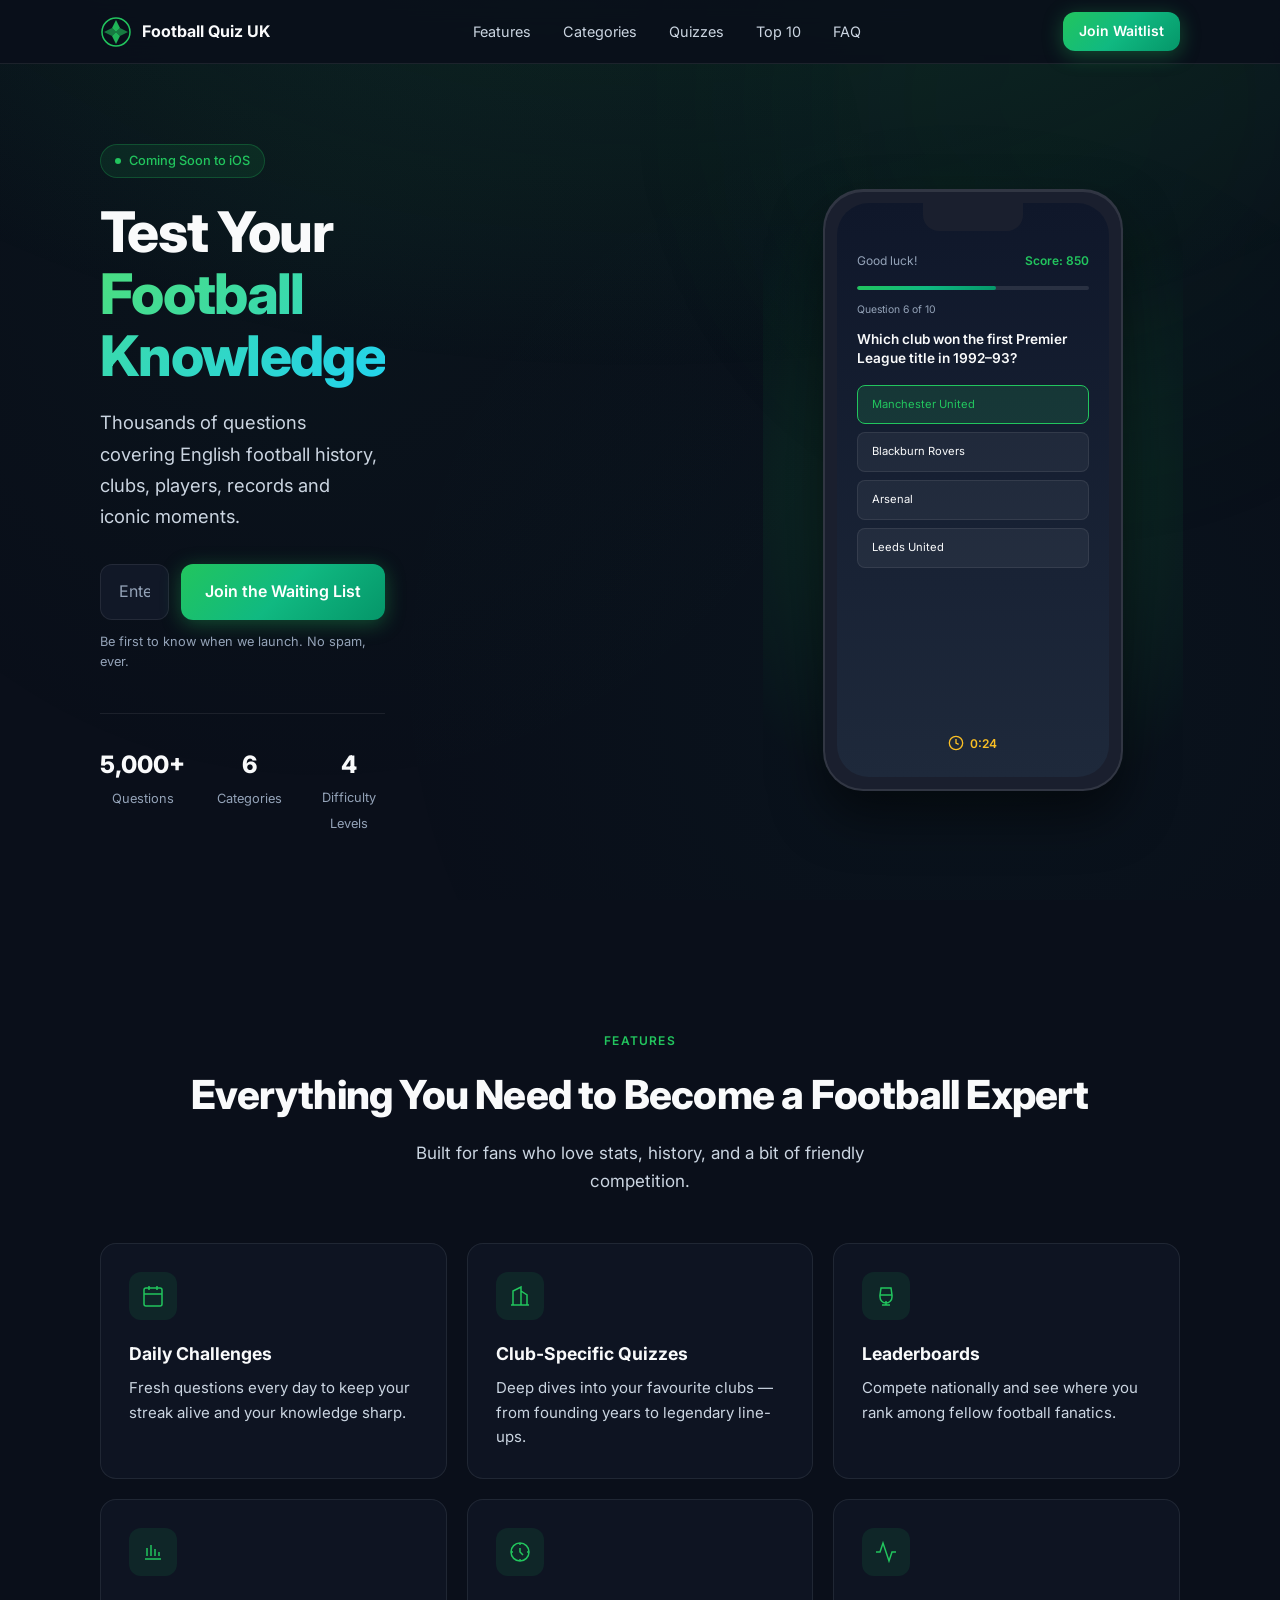
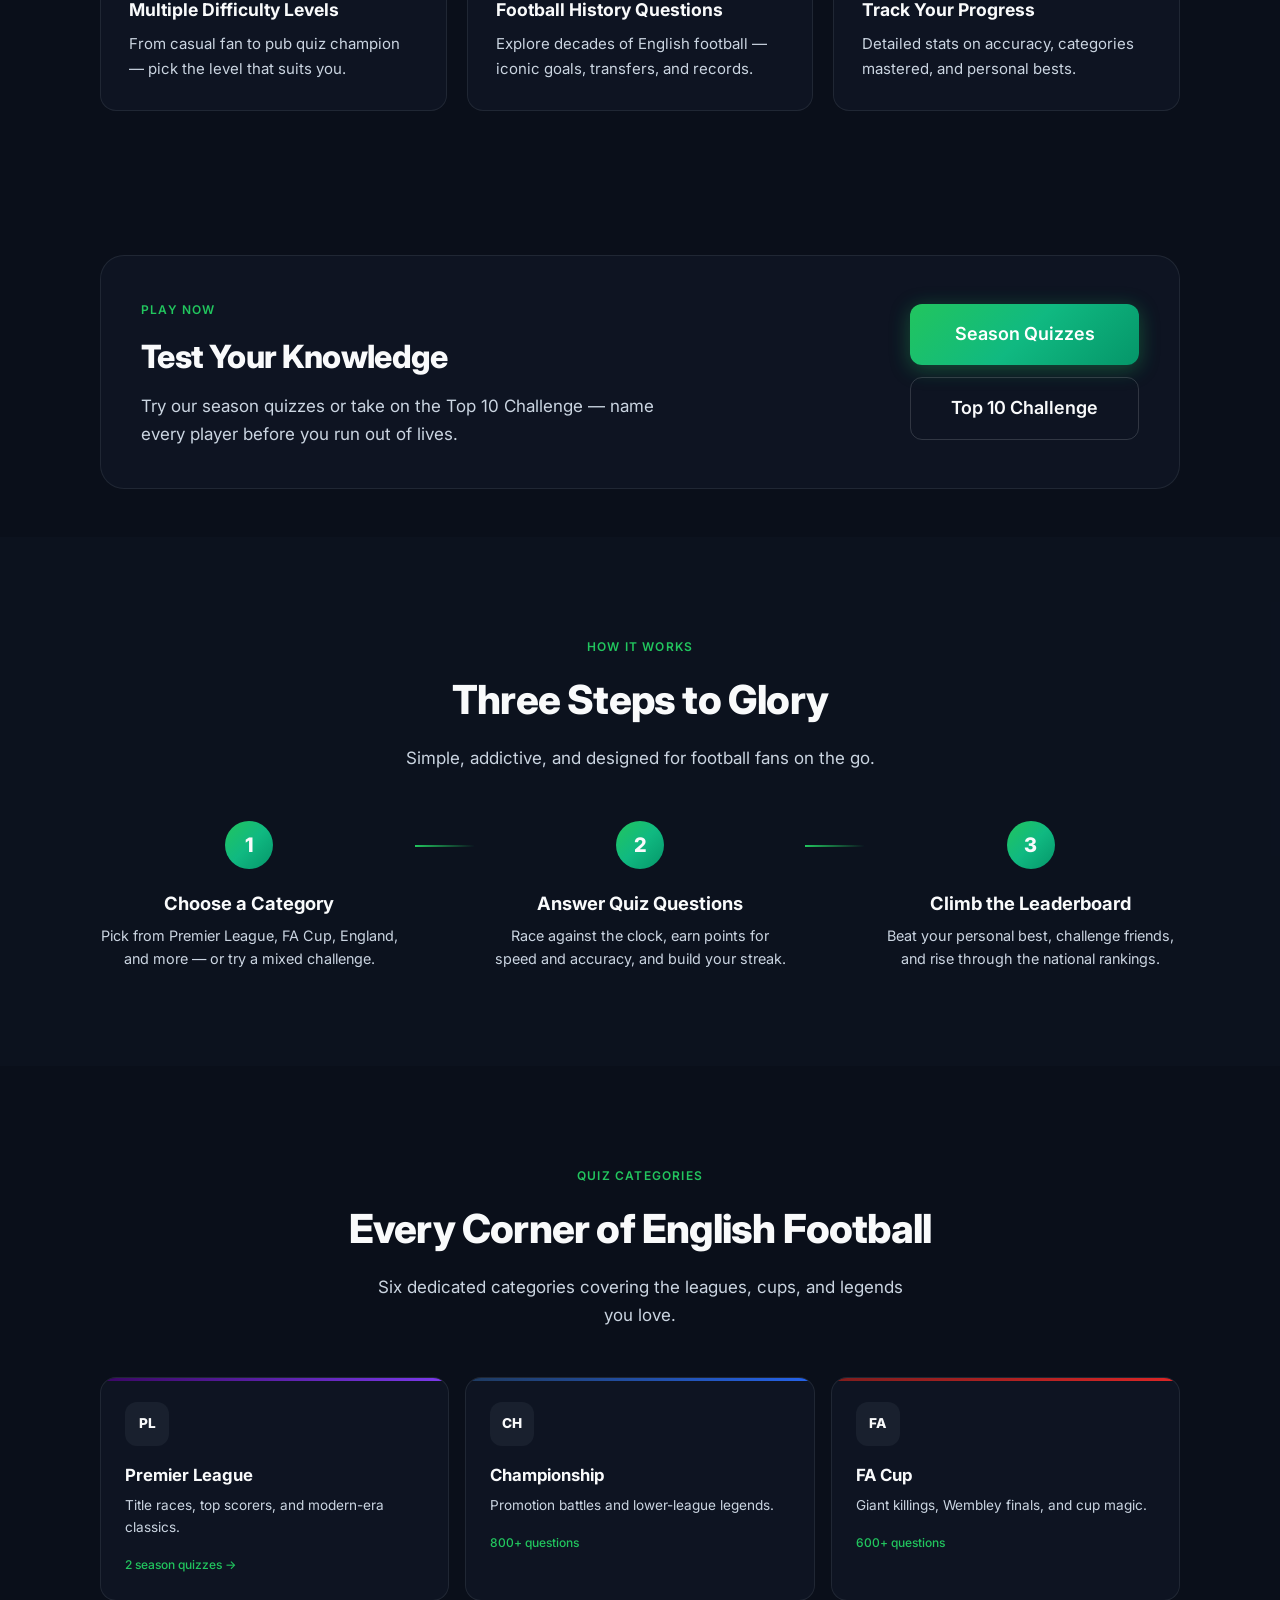
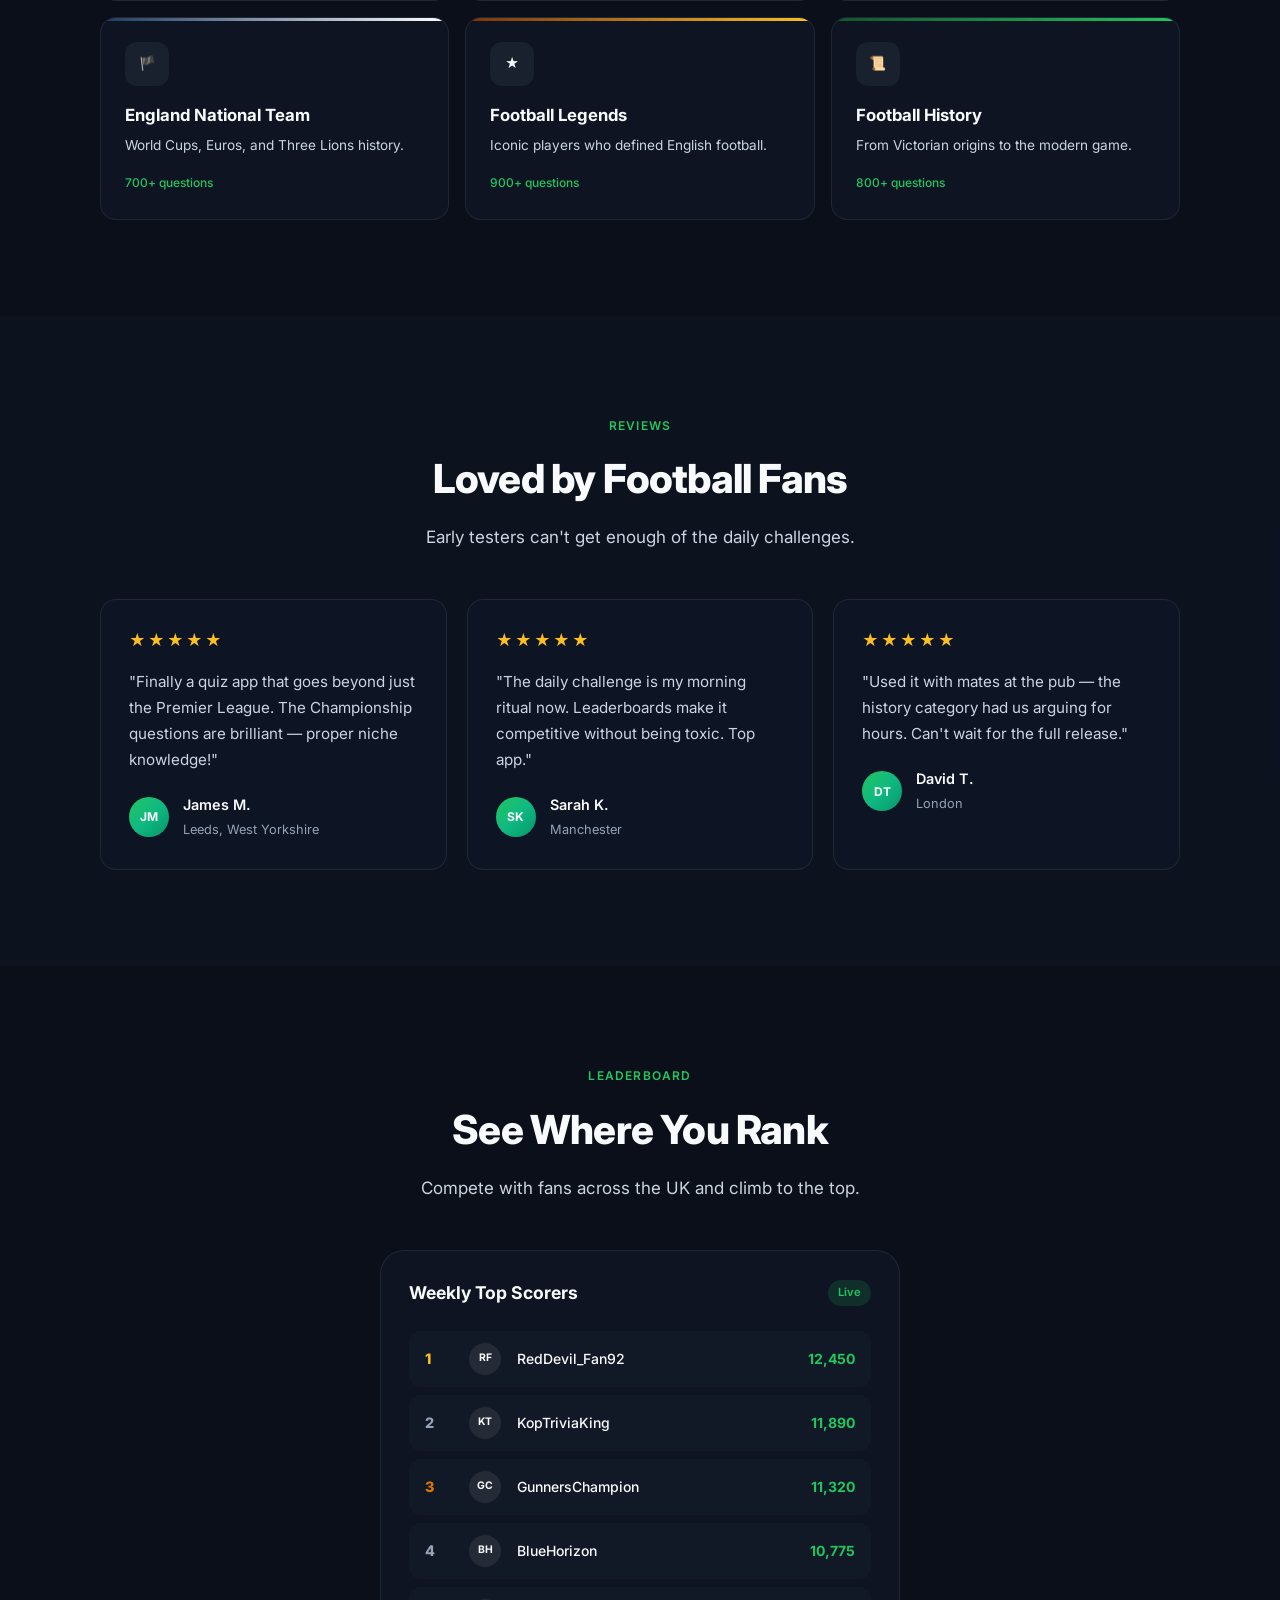
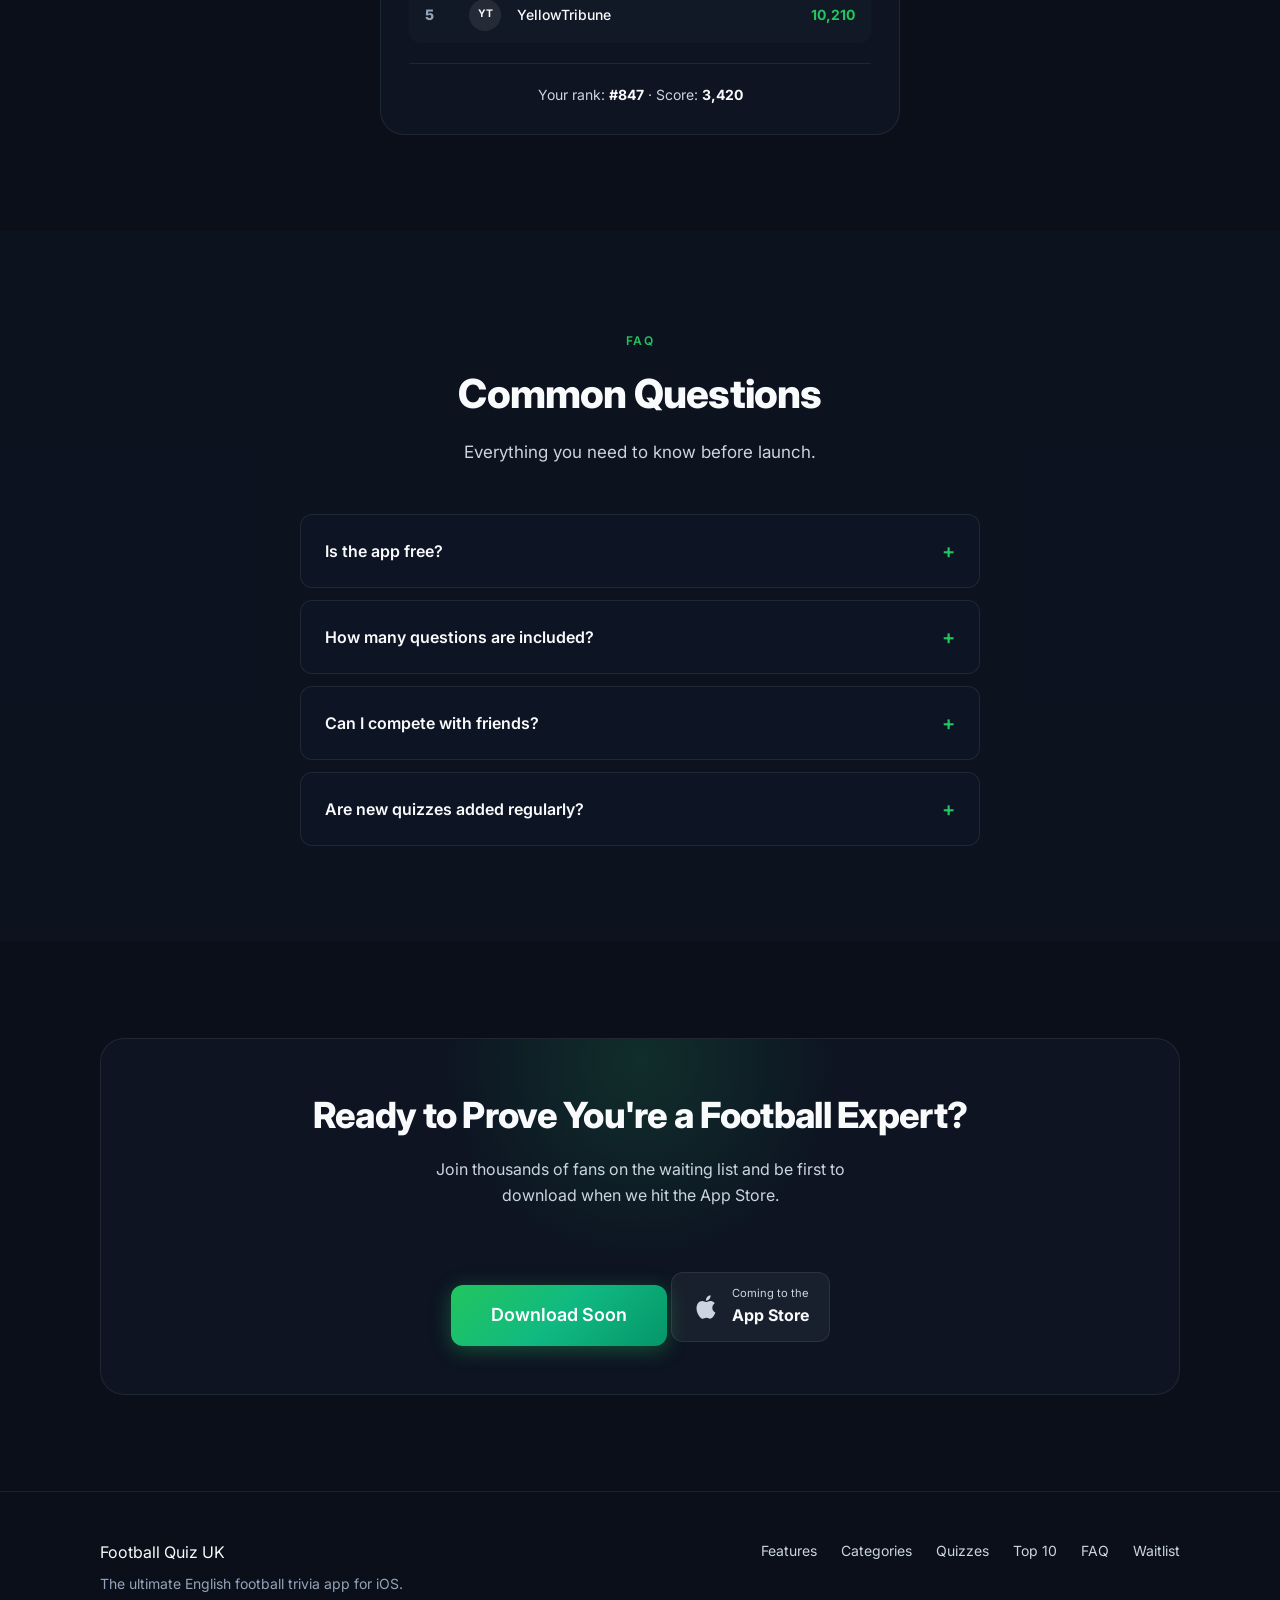
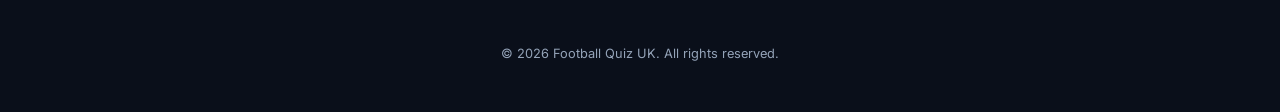
==== commit aa1b00e8: "Add Top 10 Challenge homepage links" ====
--- a/index.html
+++ b/index.html
@@ -1,6 +1,16 @@
 <!DOCTYPE html>
 <html lang="en-GB">
 <head>
+  <!-- Google tag (gtag.js) -->
+  <script async src="https://www.googletagmanager.com/gtag/js?id=G-JP22MB59HQ"></script>
+  <script>
+    window.dataLayer = window.dataLayer || [];
+    function gtag(){dataLayer.push(arguments);}
+    gtag('js', new Date());
+
+    gtag('config', 'G-JP22MB59HQ');
+  </script>
+
   <meta charset="UTF-8">
   <meta name="viewport" content="width=device-width, initial-scale=1.0">
   <meta name="description" content="Football Quiz UK — Test your knowledge of English football with thousands of questions on the Premier League, Championship, FA Cup, and more.">
@@ -33,6 +43,7 @@
         <a href="#features">Features</a>
         <a href="#categories">Categories</a>
         <a href="quizzes.html">Quizzes</a>
+        <a href="top-10-challenge.html">Top 10</a>
         <a href="#faq">FAQ</a>
       </nav>
       <div class="waitlist-dropdown header__cta">
@@ -55,6 +66,7 @@
       <a href="#features">Features</a>
       <a href="#categories">Categories</a>
       <a href="quizzes.html">Quizzes</a>
+      <a href="top-10-challenge.html">Top 10</a>
       <a href="#faq">FAQ</a>
       <a href="#waitlist" class="btn btn--primary">Join Waitlist</a>
     </div>
@@ -192,10 +204,13 @@
         <div class="home-quiz-cta__card">
           <div class="home-quiz-cta__content">
             <span class="section-label">Play Now</span>
-            <h2>Try a Season Quiz</h2>
-            <p>Test your knowledge on the 2024/25 and 2025/26 Premier League campaigns. Pick a season, answer 10 questions, and see how you score.</p>
-          </div>
-          <a href="quizzes.html" class="btn btn--primary btn--xl home-quiz-cta__btn">Play Season Quizzes</a>
+            <h2>Test Your Knowledge</h2>
+            <p>Try our season quizzes or take on the Top 10 Challenge — name every player before you run out of lives.</p>
+          </div>
+          <div class="home-quiz-cta__actions">
+            <a href="quizzes.html" class="btn btn--primary btn--xl home-quiz-cta__btn">Season Quizzes</a>
+            <a href="top-10-challenge.html" class="btn btn--outline btn--xl home-quiz-cta__btn">Top 10 Challenge</a>
+          </div>
         </div>
       </div>
     </section>
@@ -446,6 +461,7 @@
         <a href="#features">Features</a>
         <a href="#categories">Categories</a>
         <a href="quizzes.html">Quizzes</a>
+        <a href="top-10-challenge.html">Top 10</a>
         <a href="#faq">FAQ</a>
         <a href="#waitlist">Waitlist</a>
       </div>
--- a/styles.css
+++ b/styles.css
@@ -1702,6 +1702,25 @@
   max-width: 320px;
 }
 
+.home-quiz-cta__actions {
+  display: flex;
+  flex-direction: column;
+  gap: 0.75rem;
+  width: 100%;
+  max-width: 320px;
+}
+
+.home-quiz-cta .btn--outline {
+  color: var(--text-primary);
+  border-color: var(--border-hover);
+}
+
+.home-quiz-cta .btn--outline:hover {
+  border-color: var(--accent-green);
+  color: var(--accent-green);
+  background: rgba(34, 197, 94, 0.08);
+}
+
 @media (min-width: 768px) {
   .home-quiz-cta__card {
     flex-direction: row;
@@ -1714,11 +1733,16 @@
     margin: 0;
   }
 
-  .home-quiz-cta__btn {
+  .home-quiz-cta__actions {
     flex-shrink: 0;
     width: auto;
     max-width: none;
   }
+
+  .home-quiz-cta__btn {
+    width: 100%;
+    min-width: 200px;
+  }
 }
 
 @media (min-width: 768px) {
@@ -1734,3 +1758,163 @@
     flex: 1;
   }
 }
+
+/* Top 10 Challenge */
+.top10-panel {
+  text-align: left;
+}
+
+.top10-panel .quiz-panel__title,
+.top10-panel .quiz-panel__desc {
+  text-align: center;
+}
+
+.top10-lives {
+  display: flex;
+  justify-content: center;
+  align-items: center;
+  gap: 0.375rem;
+  margin-bottom: 1.5rem;
+  padding: 0.625rem 1rem;
+  background: #f8fafc;
+  border: 1.5px solid #e2e8f0;
+  border-radius: var(--radius-md);
+  font-size: 1rem;
+  font-weight: 600;
+  color: #334155;
+}
+
+#lives-count {
+  color: #dc2626;
+  font-weight: 800;
+  font-size: 1.125rem;
+}
+
+.top10-slots {
+  list-style: none;
+  display: flex;
+  flex-direction: column;
+  gap: 0.5rem;
+  margin-bottom: 1.5rem;
+}
+
+.top10-slot {
+  display: flex;
+  align-items: center;
+  gap: 0.875rem;
+  padding: 0.75rem 1rem;
+  background: #f8fafc;
+  border: 1.5px dashed #cbd5e1;
+  border-radius: var(--radius-md);
+  min-height: 3rem;
+}
+
+.top10-slot--filled {
+  background: #f0fdf4;
+  border-style: solid;
+  border-color: #86efac;
+}
+
+.top10-slot__rank {
+  flex-shrink: 0;
+  width: 1.75rem;
+  font-size: 0.875rem;
+  font-weight: 800;
+  color: #64748b;
+}
+
+.top10-slot--filled .top10-slot__rank {
+  color: #15803d;
+}
+
+.top10-slot__answer {
+  flex: 1;
+  font-size: 1rem;
+  font-weight: 600;
+  color: #94a3b8;
+}
+
+.top10-slot--filled .top10-slot__answer {
+  color: #0f172a;
+}
+
+.top10-form {
+  display: flex;
+  flex-direction: column;
+  gap: 0.75rem;
+}
+
+.top10-input {
+  width: 100%;
+  padding: 0.875rem 1.125rem;
+  background: #ffffff;
+  border: 1.5px solid #cbd5e1;
+  border-radius: var(--radius-md);
+  color: #0f172a;
+  font-size: 1rem;
+  font-weight: 500;
+}
+
+.top10-input:focus {
+  outline: none;
+  border-color: var(--accent-green-dark);
+  box-shadow: 0 0 0 3px rgba(34, 197, 94, 0.15);
+}
+
+.top10-input::placeholder {
+  color: #94a3b8;
+}
+
+.top10-submit {
+  width: 100%;
+}
+
+.top10-lives--empty #lives-count {
+  color: #991b1b;
+}
+
+.top10-panel--won .top10-lives {
+  border-color: #86efac;
+  background: #f0fdf4;
+}
+
+.top10-panel--lost .top10-lives {
+  border-color: #fca5a5;
+  background: #fef2f2;
+}
+
+.top10-slot--revealed:not(.top10-slot--filled) {
+  background: #fef2f2;
+  border-style: solid;
+  border-color: #fca5a5;
+}
+
+.top10-slot--revealed:not(.top10-slot--filled) .top10-slot__answer {
+  color: #991b1b;
+}
+
+.quiz-feedback--error {
+  color: #991b1b;
+  background: #fef2f2;
+  border: 1px solid #fecaca;
+}
+
+.top10-panel .quiz-feedback {
+  margin-top: 1.25rem;
+  margin-bottom: 0;
+}
+
+@media (min-width: 768px) {
+  .top10-form {
+    flex-direction: row;
+  }
+
+  .top10-input {
+    flex: 1;
+  }
+
+  .top10-submit {
+    width: auto;
+    min-width: 140px;
+  }
+}
